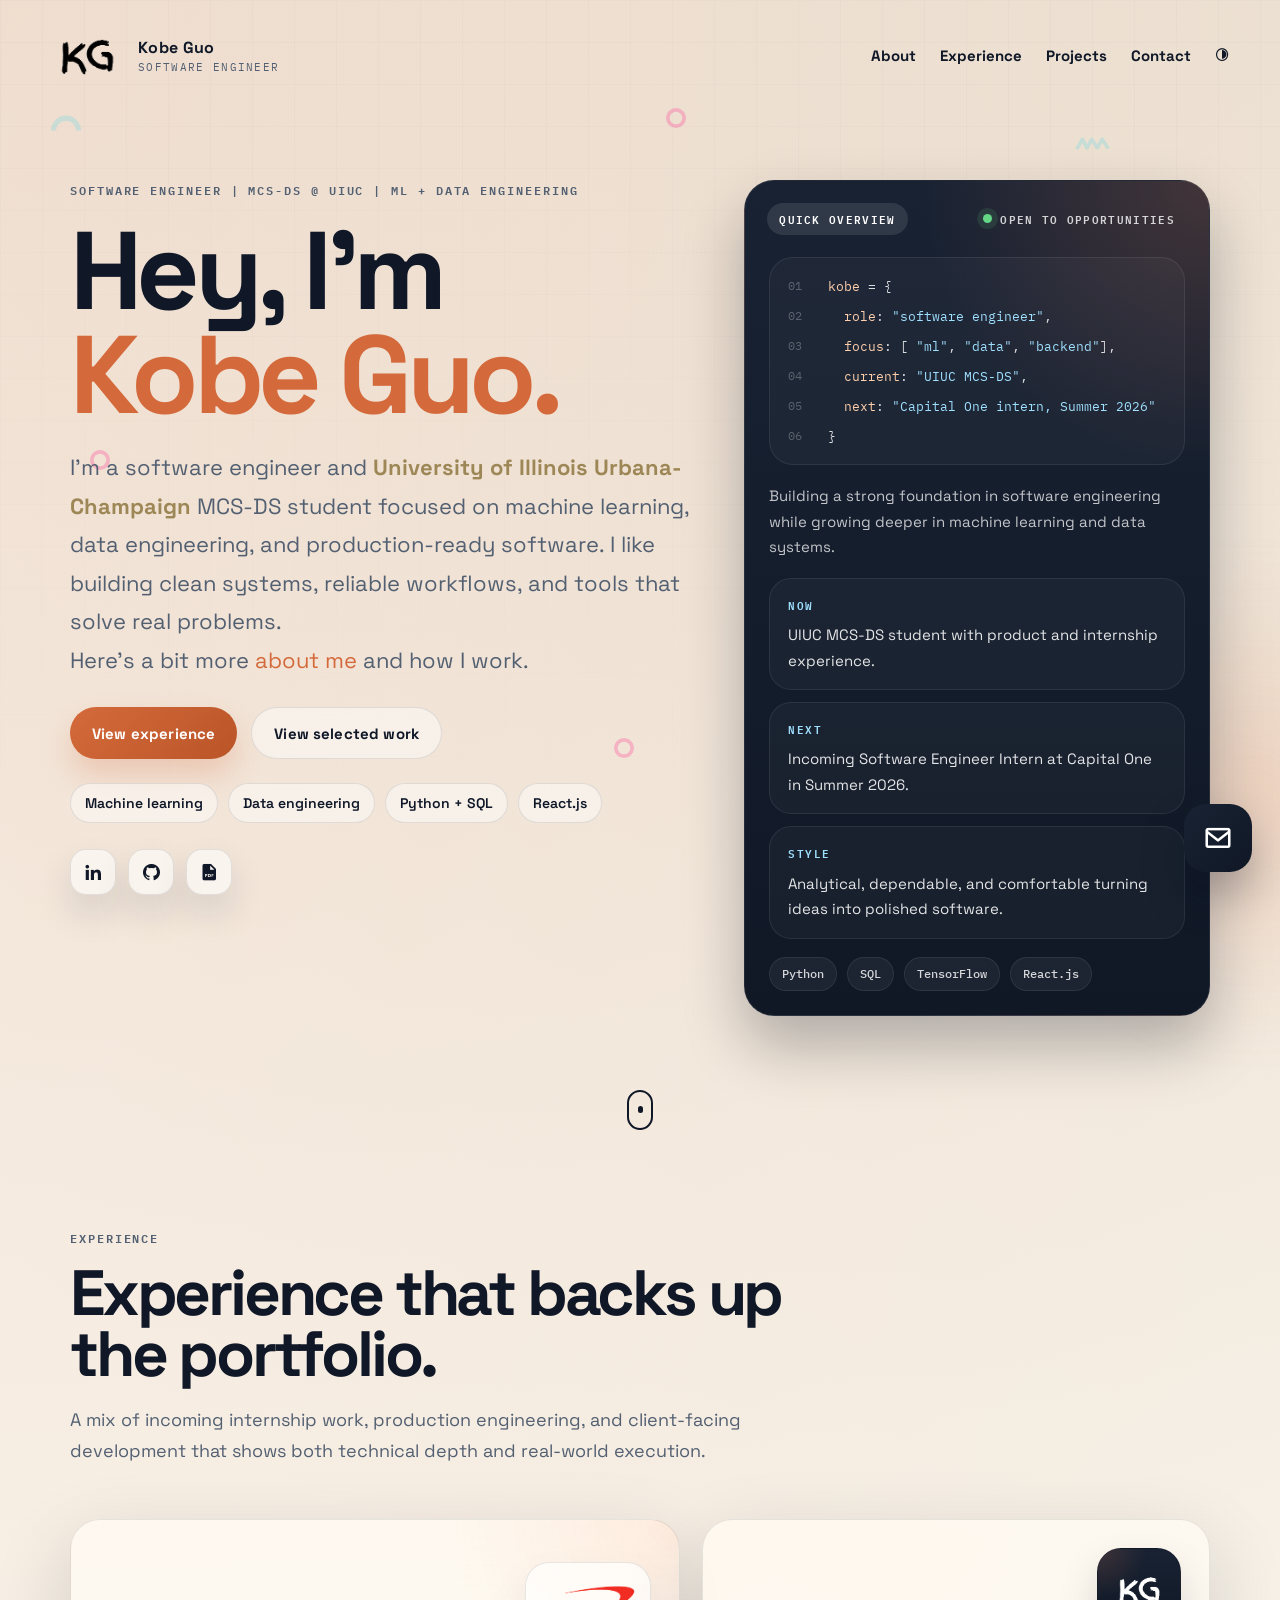
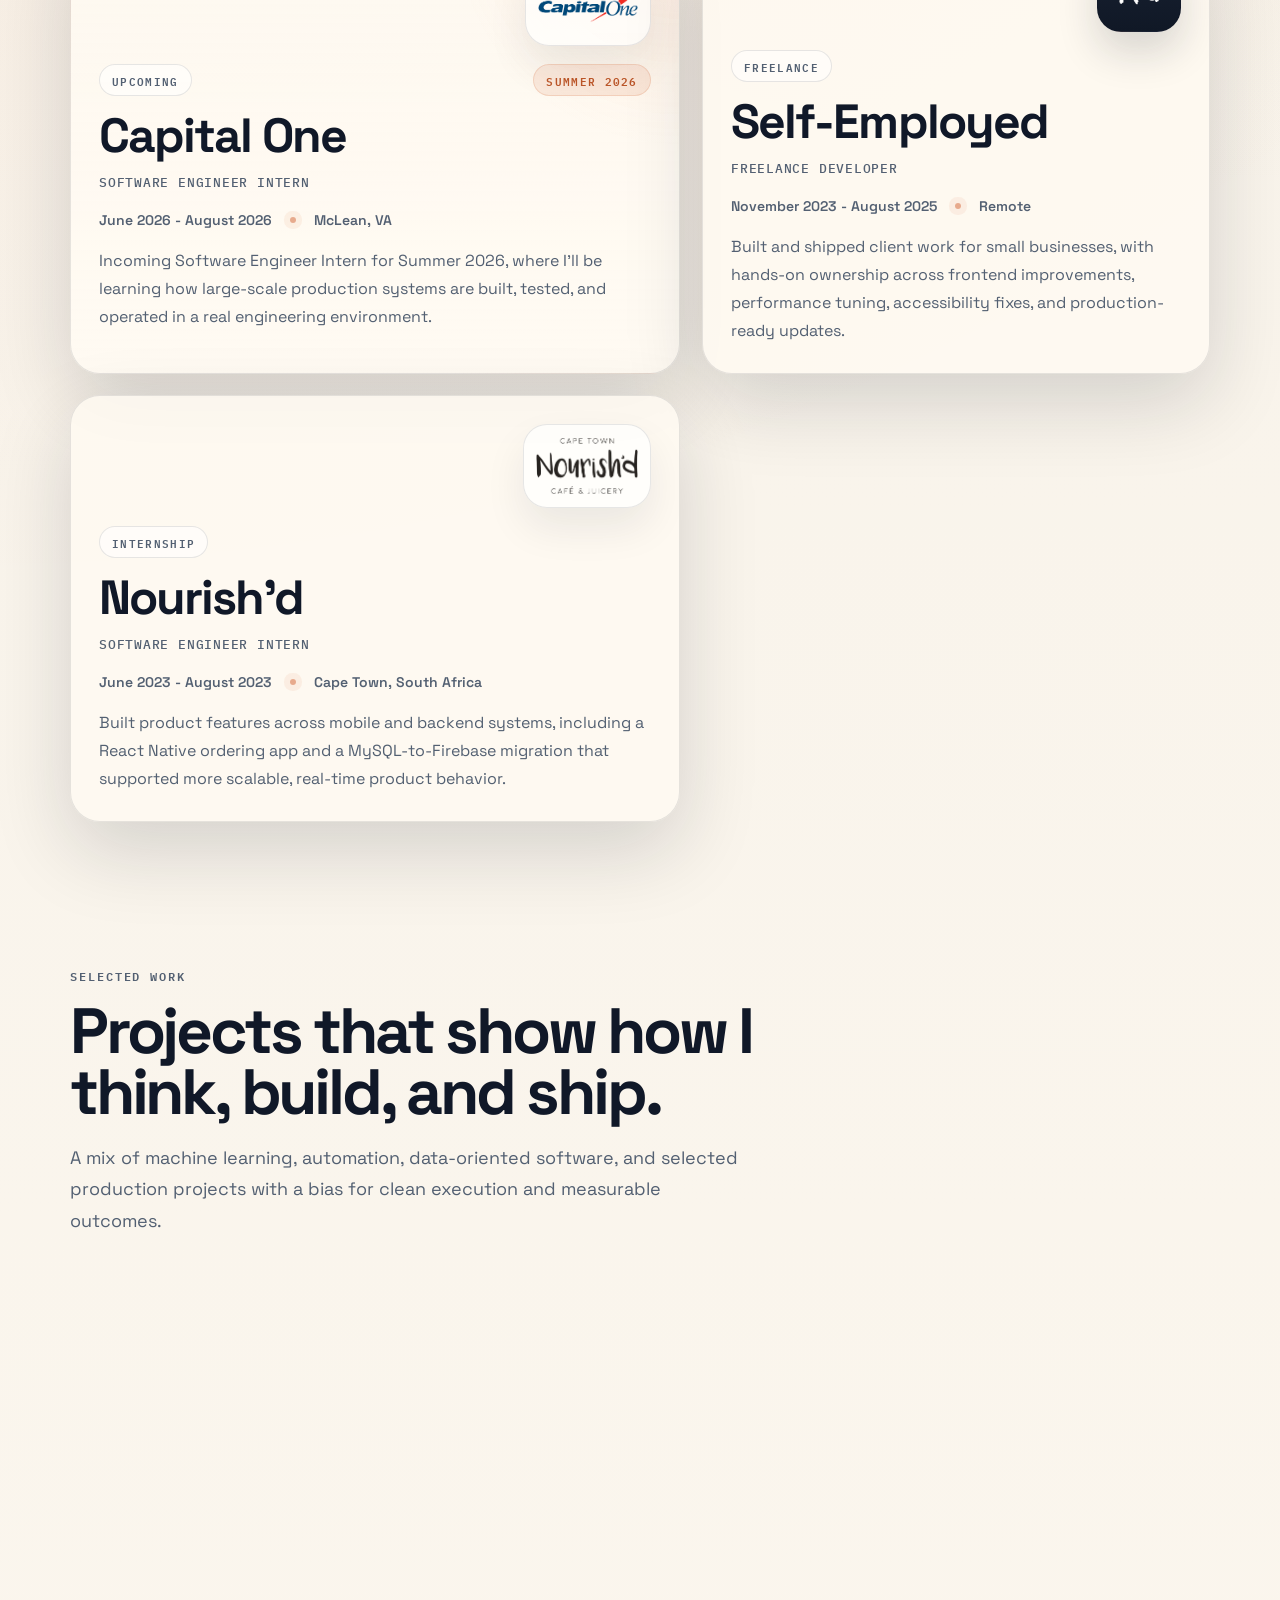
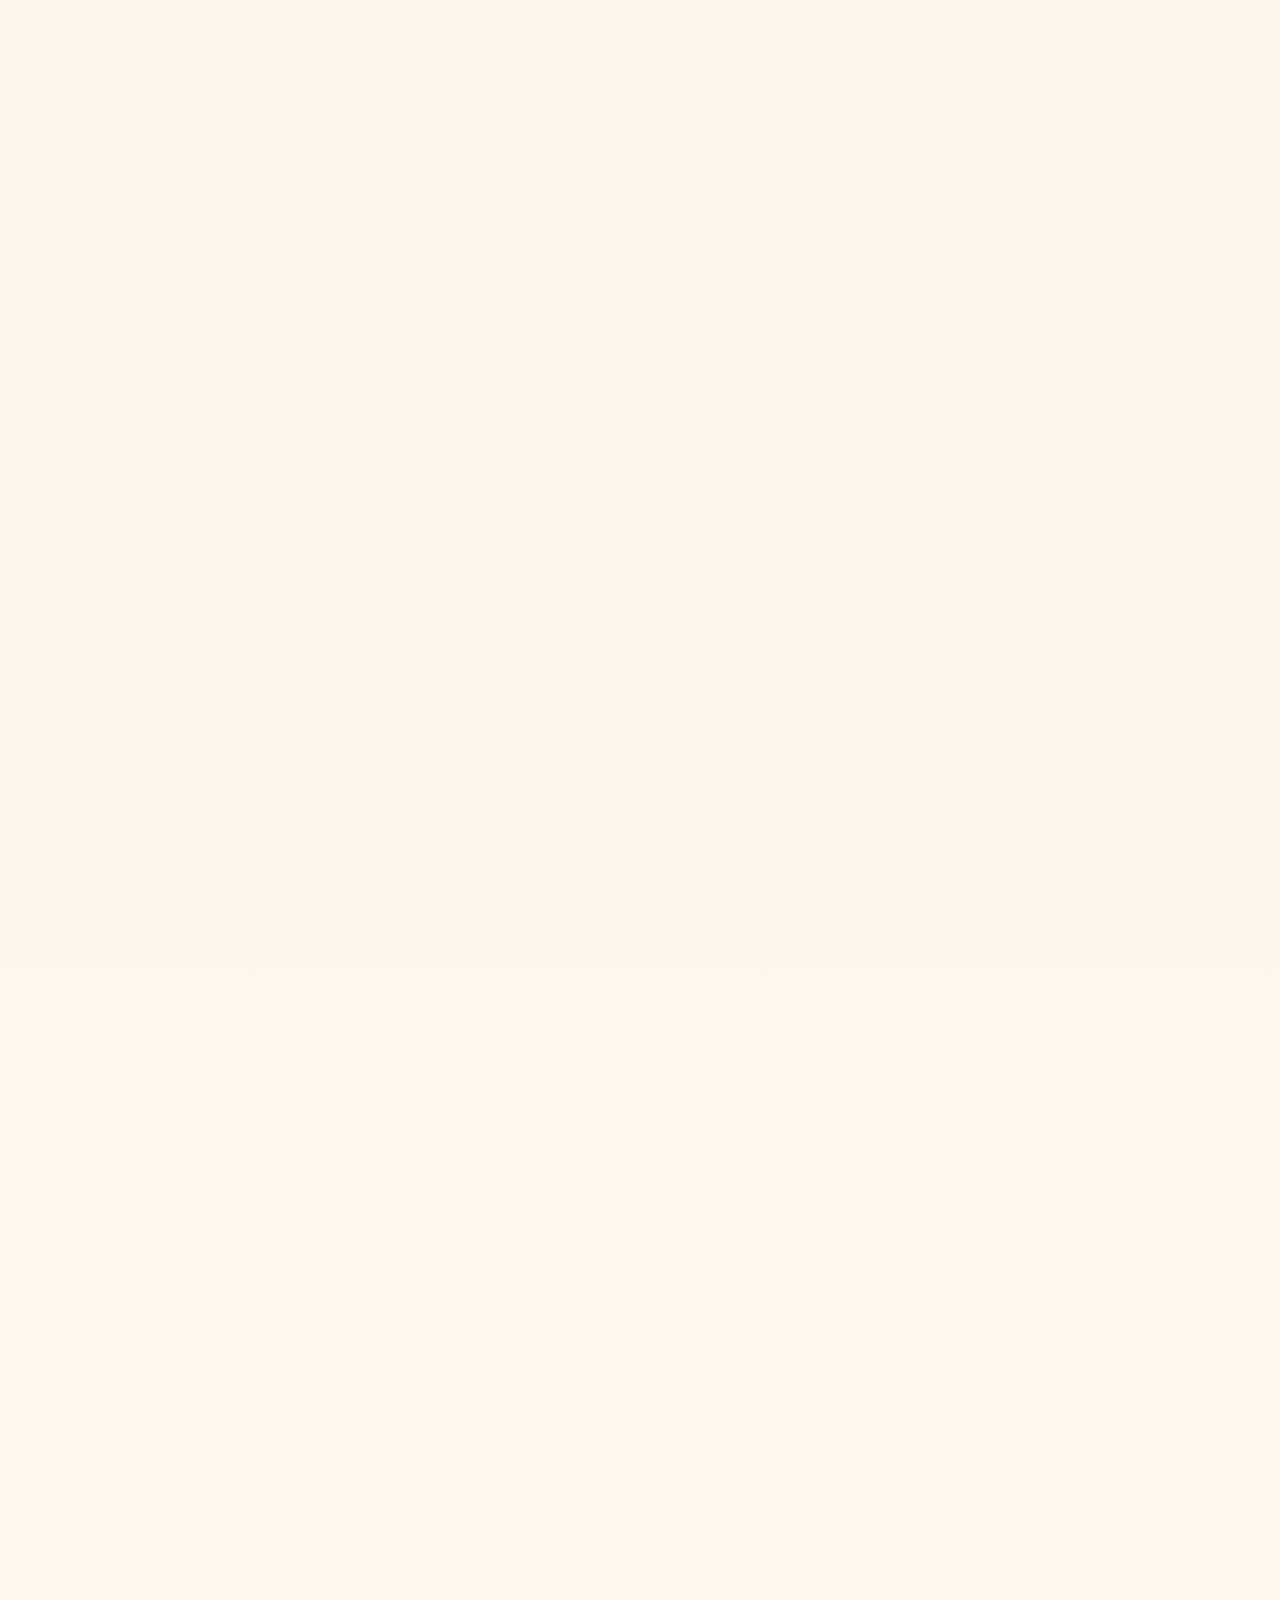
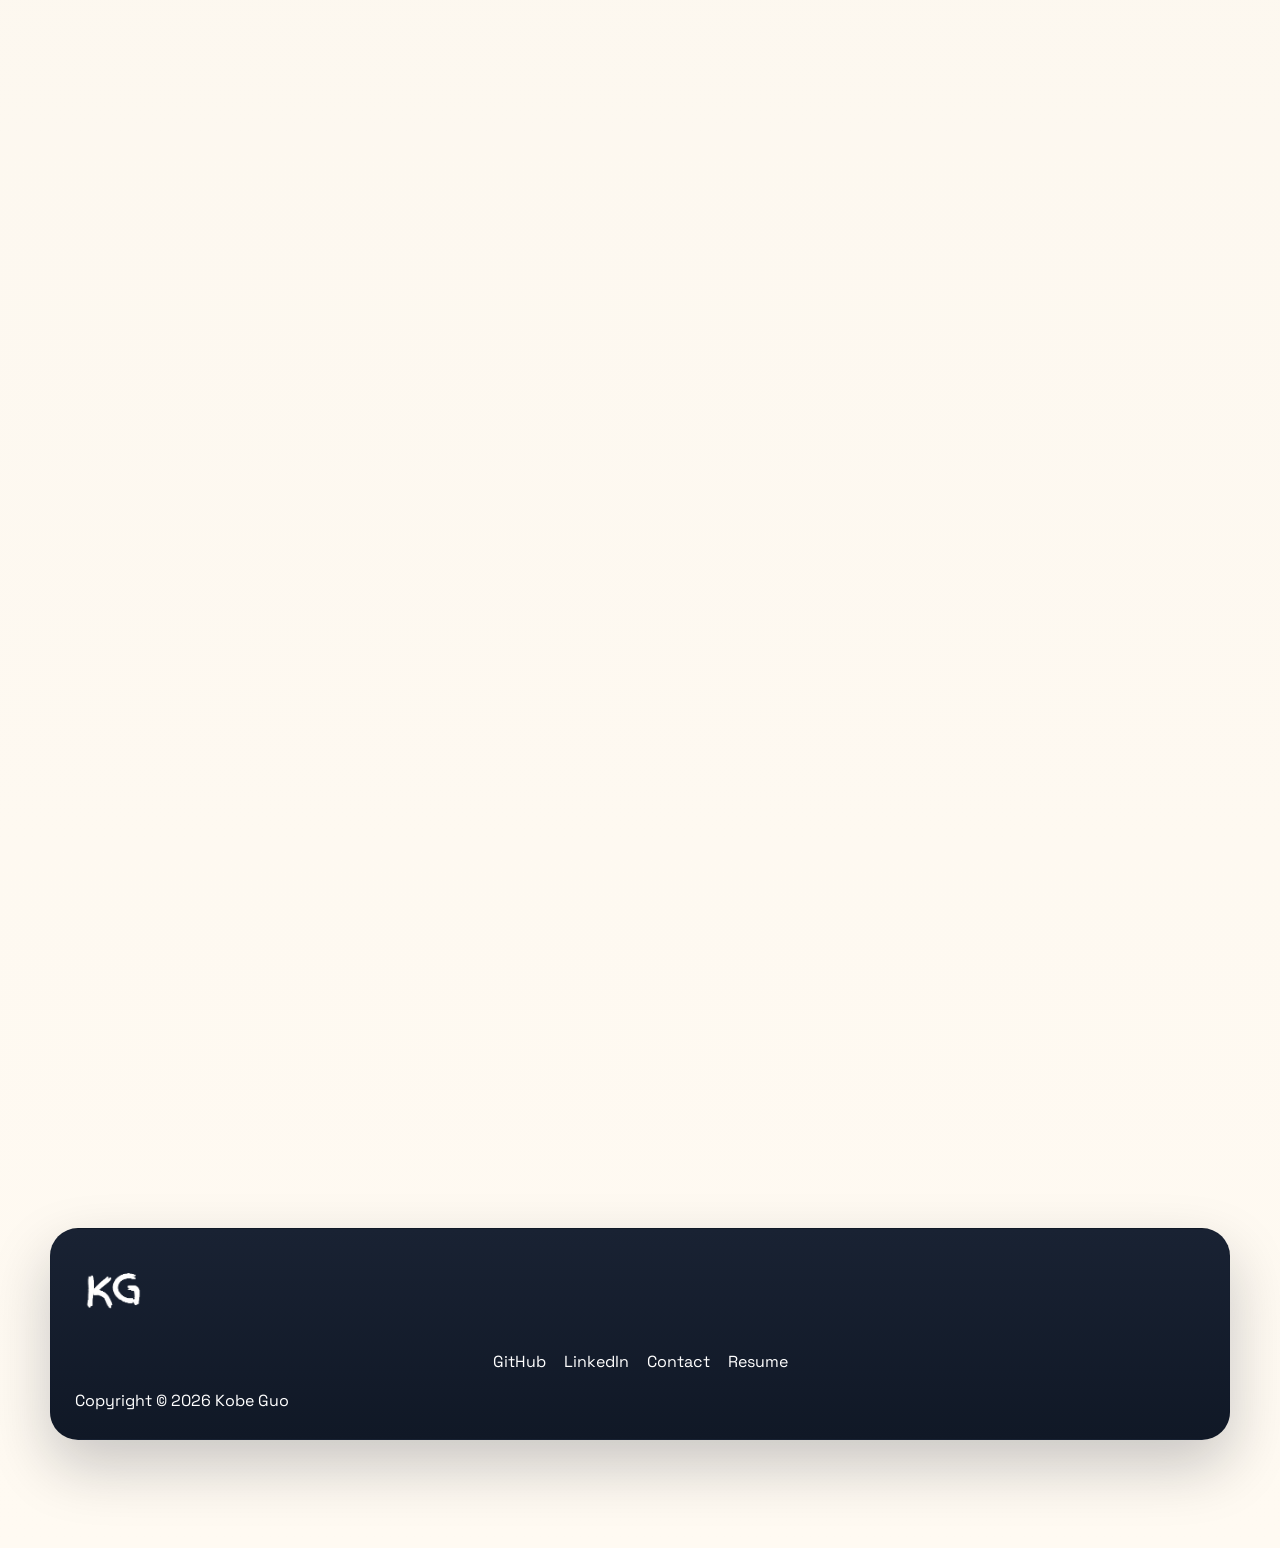
==== index.html @ 79319806 "Improve freelance logo contrast" ====
<!doctype html>
<html lang="en">
  <head>
    <meta charset="UTF-8" />
    <meta http-equiv="X-UA-Compatible" content="IE=edge" />
    <meta name="viewport" content="width=device-width, initial-scale=1.0" />
    <title>Kobe Guo | Software Engineer</title>
    <meta
      name="description"
      content="Kobe Guo is a software engineer and UIUC MCS-DS student focused on machine learning, data engineering, and building reliable data-driven systems."
    />
    <meta name="theme-color" content="#f6f1e8" />
    <meta property="og:title" content="Kobe Guo | Software Engineer" />
    <meta
      property="og:description"
      content="Portfolio of Kobe Guo featuring machine learning, data engineering, automation, and software engineering projects."
    />
    <meta property="og:type" content="website" />
    <meta property="og:url" content="https://kobeguo.com/" />
    <meta property="og:image" content="https://kobeguo.com/assets/logo.png" />
    <meta name="twitter:card" content="summary" />
    <meta name="twitter:title" content="Kobe Guo | Software Engineer" />
    <meta
      name="twitter:description"
      content="Portfolio of Kobe Guo featuring machine learning, data engineering, automation, and software engineering projects."
    />
    <link rel="canonical" href="https://kobeguo.com/" />
    <link rel="preconnect" href="https://fonts.googleapis.com" />
    <link rel="preconnect" href="https://fonts.gstatic.com" crossorigin />
    <link rel="stylesheet" href="style.css?v=20260419-2" />
    <link rel="icon" href="./assets/logo.png" type="image/png" />
    <link
      href="https://unpkg.com/boxicons@2.1.4/css/boxicons.min.css"
      rel="stylesheet"
    />
    <script defer src="index.js?v=20260419-2"></script>
  </head>

  <body>
    <main>
      <section id="landing-page">
        <nav aria-label="Primary">
          <a href="#landing-page" class="brand-mark" aria-label="Back to top">
            <img
              id="personal-logo"
              src="./assets/logo.png"
              alt="Kobe Guo logo"
              width="168"
              height="145"
              fetchpriority="high"
              decoding="async"
            />
            <span class="brand-mark__text">
              <span class="brand-mark__name">Kobe Guo</span>
              <span class="brand-mark__role">Software Engineer</span>
            </span>
          </a>
          <ul class="nav__link--list">
            <li class="nav__link">
              <button
                type="button"
                class="nav__link--anchor nav__link--button link__hover-effect link__hover-effect--black"
                onclick="toggleModal('about')"
              >
                About
              </button>
            </li>
            <li class="nav__link">
              <a
                href="#experience"
                class="nav__link--anchor link__hover-effect link__hover-effect--black"
              >
                Experience
              </a>
            </li>
            <li class="nav__link">
              <a
                href="#projects"
                class="nav__link--anchor link__hover-effect link__hover-effect--black"
              >
                Projects
              </a>
            </li>
            <li class="nav__link">
              <button
                type="button"
                class="nav__link--anchor nav__link--button link__hover-effect link__hover-effect--black"
                onclick="toggleModal('contact')"
              >
                Contact
              </button>
            </li>
            <li class="nav__link">
              <button
                id="theme-toggle"
                type="button"
                class="nav__link--anchor nav__link--button click link__hover-effect link__hover-effect--black"
                onclick="toggleContrast()"
                aria-label="Toggle dark mode"
                aria-pressed="false"
              >
                <i class="bx bx-adjust" aria-hidden="true"></i>
              </button>
            </li>
          </ul>
        </nav>

        <header class="header">
          <div class="header__content">
            <div class="header__copy">
              <p class="header__eyebrow">
                Software Engineer | MCS-DS @ UIUC | ML + Data Engineering
              </p>
              <h1 class="title">
                Hey, I&apos;m <span class="orange">Kobe Guo.</span>
              </h1>
              <p class="header__para">
                I&apos;m a software engineer and
                <b class="vandy-gold"
                  >University of Illinois Urbana-Champaign</b
                >
                MCS-DS student focused on machine learning, data engineering,
                and production-ready software. I like building clean systems,
                reliable workflows, and tools that solve real problems.
                <br />
                Here&apos;s a bit more
                <button
                  type="button"
                  class="text-button orange click"
                  onclick="toggleModal('about')"
                >
                  about me
                </button>
                and how I work.
              </p>
              <div class="header__actions">
                <a href="#experience" class="button button--primary"
                  >View experience</a
                >
                <a href="#projects" class="button button--secondary"
                  >View selected work</a
                >
              </div>
              <ul class="header__pill-list" aria-label="Core strengths">
                <li class="header__pill">Machine learning</li>
                <li class="header__pill">Data engineering</li>
                <li class="header__pill">Python + SQL</li>
                <li class="header__pill">React.js</li>
              </ul>
              <div class="social__list" aria-label="Social links">
                <a
                  href="https://www.linkedin.com/in/kobeguo/"
                  target="_blank"
                  rel="noopener noreferrer"
                  class="social__link click"
                  aria-label="View Kobe Guo on LinkedIn"
                >
                  <i class="bx bxl-linkedin" aria-hidden="true"></i>
                </a>
                <a
                  href="https://github.com/KobeGuo99"
                  target="_blank"
                  rel="noopener noreferrer"
                  class="social__link click"
                  aria-label="View Kobe Guo on GitHub"
                >
                  <i class="bx bxl-github" aria-hidden="true"></i>
                </a>
                <a
                  href="./assets/resume.pdf"
                  target="_blank"
                  rel="noopener noreferrer"
                  class="social__link click"
                  aria-label="Open Kobe Guo resume PDF"
                >
                  <i class="bx bxs-file-pdf" aria-hidden="true"></i>
                </a>
              </div>
            </div>

            <aside class="hero__spotlight" aria-label="Professional overview">
              <div class="hero__card hero__card--code">
                <div class="hero__card-top">
                  <span class="hero__card-chip">Quick overview</span>
                  <span class="hero__card-status">
                    <span class="hero__card-status-dot"></span>
                    Open to opportunities
                  </span>
                </div>
                <div class="hero__summary">
                  <div
                    class="hero__summary-snippet"
                    aria-label="Quick code overview"
                  >
                    <span class="hero__summary-line">
                      <span class="hero__summary-line-number" aria-hidden="true"
                        >01</span
                      >
                      <span class="hero__summary-line-text"
                        ><span class="hero__summary-key">kobe</span> =
                        &#123;</span
                      >
                    </span>
                    <span class="hero__summary-line">
                      <span class="hero__summary-line-number" aria-hidden="true"
                        >02</span
                      >
                      <span class="hero__summary-line-text"
                        >&nbsp;&nbsp;<span class="hero__summary-key">role</span
                        >:
                        <span class="hero__summary-value"
                          >&quot;software engineer&quot;</span
                        >,</span
                      >
                    </span>
                    <span class="hero__summary-line">
                      <span class="hero__summary-line-number" aria-hidden="true"
                        >03</span
                      >
                      <span class="hero__summary-line-text"
                        >&nbsp;&nbsp;<span class="hero__summary-key">focus</span
                        >: [
                        <span class="hero__summary-value">&quot;ml&quot;</span>,
                        <span class="hero__summary-value">&quot;data&quot;</span
                        >,
                        <span class="hero__summary-value"
                          >&quot;backend&quot;</span
                        >],</span
                      >
                    </span>
                    <span class="hero__summary-line">
                      <span class="hero__summary-line-number" aria-hidden="true"
                        >04</span
                      >
                      <span class="hero__summary-line-text"
                        >&nbsp;&nbsp;<span class="hero__summary-key"
                          >current</span
                        >:
                        <span class="hero__summary-value"
                          >&quot;UIUC MCS-DS&quot;</span
                        >,</span
                      >
                    </span>
                    <span class="hero__summary-line">
                      <span class="hero__summary-line-number" aria-hidden="true"
                        >05</span
                      >
                      <span class="hero__summary-line-text"
                        >&nbsp;&nbsp;<span class="hero__summary-key">next</span
                        >:
                        <span class="hero__summary-value"
                          >&quot;Capital One intern, Summer 2026&quot;</span
                        ></span
                      >
                    </span>
                    <span class="hero__summary-line">
                      <span class="hero__summary-line-number" aria-hidden="true"
                        >06</span
                      >
                      <span class="hero__summary-line-text">&#125;</span>
                    </span>
                  </div>
                  <p class="hero__summary-copy">
                    Building a strong foundation in software engineering while
                    growing deeper in machine learning and data systems.
                  </p>
                  <div
                    class="hero__summary-grid"
                    aria-label="Professional summary"
                  >
                    <div class="hero__summary-item">
                      <p class="hero__summary-label">Now</p>
                      <p class="hero__summary-text">
                        UIUC MCS-DS student with product and internship
                        experience.
                      </p>
                    </div>
                    <div class="hero__summary-item">
                      <p class="hero__summary-label">Next</p>
                      <p class="hero__summary-text">
                        Incoming Software Engineer Intern at Capital One in
                        Summer 2026.
                      </p>
                    </div>
                    <div class="hero__summary-item">
                      <p class="hero__summary-label">Style</p>
                      <p class="hero__summary-text">
                        Analytical, dependable, and comfortable turning ideas
                        into polished software.
                      </p>
                    </div>
                  </div>
                  <div
                    class="hero__summary-pills"
                    aria-label="Technical toolkit"
                  >
                    <span class="hero__summary-pill">Python</span>
                    <span class="hero__summary-pill">SQL</span>
                    <span class="hero__summary-pill">TensorFlow</span>
                    <span class="hero__summary-pill">React.js</span>
                  </div>
                </div>
              </div>
            </aside>
          </div>
        </header>

        <button
          type="button"
          class="mail__btn click"
          onclick="toggleModal('contact')"
          aria-label="Open contact form"
        >
          <i class="bx bx-envelope" aria-hidden="true"></i>
        </button>

        <a href="#experience" class="scroll" aria-label="Scroll to experience">
          <div class="scroll__icon click" aria-hidden="true"></div>
        </a>

        <div
          class="modal__backdrop"
          onclick="toggleModal()"
          aria-hidden="true"
        ></div>

        <div
          class="modal"
          id="site-modal"
          role="dialog"
          aria-modal="true"
          aria-hidden="true"
          aria-labelledby="modal-title"
          aria-describedby="modal-description"
          tabindex="-1"
        >
          <div class="modal__half modal__about">
            <h2 class="modal__title modal__title--about" id="modal-title">
              Here&apos;s a bit about me.
            </h2>
            <h3 class="modal__sub-title modal__sub-title--about">
              Graduate student at the University of Illinois Urbana-Champaign.
            </h3>
            <p class="modal__para" id="modal-description">
              I&apos;m a software engineer pursuing a Master of Computer Science
              in Data Science with a growing focus on machine learning, data
              engineering, and data-intensive software systems. My strongest
              tools are <b class="orange">Python</b>, <b class="orange">SQL</b>,
              <b class="orange">TensorFlow</b>,
              <b class="orange">JavaScript</b>, <b class="orange">React.js</b>,
              and <b class="orange">MySQL</b>.
            </p>
            <div class="modal__languages" aria-label="Technical skills">
              <figure class="modal__language">
                <img
                  class="modal__language--img"
                  src="./assets/skill-python.svg"
                  alt="Python logo"
                  loading="lazy"
                />
                <span class="language__name">Python</span>
              </figure>
              <figure class="modal__language">
                <img
                  class="modal__language--img"
                  src="./assets/skill-tensorflow.svg"
                  alt="TensorFlow logo"
                  loading="lazy"
                />
                <span class="language__name">TensorFlow</span>
              </figure>
              <figure class="modal__language">
                <img
                  class="modal__language--img"
                  src="./assets/skill-sql.svg"
                  alt="SQL database icon"
                  loading="lazy"
                />
                <span class="language__name">SQL</span>
              </figure>
              <figure class="modal__language">
                <img
                  class="modal__language--img"
                  src="./assets/skill-react.svg"
                  alt="React logo"
                  loading="lazy"
                />
                <span class="language__name">React.js</span>
              </figure>
              <figure class="modal__language">
                <img
                  class="modal__language--img"
                  src="./assets/skill-javascript.svg"
                  alt="JavaScript logo"
                  loading="lazy"
                />
                <span class="language__name">JavaScript</span>
              </figure>
              <figure class="modal__language">
                <img
                  class="modal__language--img"
                  src="./assets/skill-mysql.svg"
                  alt="MySQL logo"
                  loading="lazy"
                />
                <span class="language__name">MySQL</span>
              </figure>
            </div>
          </div>

          <div class="modal__half modal__contact">
            <button
              type="button"
              class="modal__exit click"
              onclick="toggleModal()"
              aria-label="Close dialog"
            >
              <i class="bx bx-x" aria-hidden="true"></i>
            </button>
            <h2 class="modal__title modal__title--contact">
              Let&apos;s have a chat.
            </h2>
            <p class="modal__sub-title modal__sub-title--contact">
              I&apos;m currently open to software engineering, machine learning,
              and data-focused opportunities.
            </p>
            <p class="contact__direct">
              Prefer email?
              <a class="contact__direct-link" href="mailto:kobe.h.guo@gmail.com"
                >kobe.h.guo@gmail.com</a
              >
            </p>
            <form id="contact__form" onsubmit="contact(event)">
              <div class="form__item">
                <label class="form__item--label" for="contact-name">Name</label>
                <input
                  class="input"
                  id="contact-name"
                  name="user_name"
                  type="text"
                  autocomplete="name"
                  required
                />
              </div>
              <div class="form__item">
                <label class="form__item--label" for="contact-email"
                  >Email</label
                >
                <input
                  class="input"
                  id="contact-email"
                  name="user_email"
                  type="email"
                  autocomplete="email"
                  required
                />
              </div>
              <div class="form__item">
                <label class="form__item--label" for="contact-message"
                  >Message</label
                >
                <textarea
                  class="input"
                  id="contact-message"
                  name="message"
                  required
                ></textarea>
              </div>
              <button id="contact__submit" class="form__submit" type="submit">
                Send it my way
              </button>
              <p
                class="contact__status"
                id="contact__status"
                aria-live="polite"
              ></p>
            </form>
            <div
              class="modal__overlay modal__overlay--loading"
              aria-hidden="true"
            >
              <i class="bx bx-loader-circle" aria-hidden="true"></i>
            </div>
            <div
              class="modal__overlay modal__overlay--success"
              aria-hidden="true"
            >
              Thanks for the message! Looking forward to speaking with you soon.
            </div>
          </div>
        </div>

        <img
          src="./assets/semi circle.svg"
          class="shape shape--0"
          alt=""
          aria-hidden="true"
        />
        <img
          src="./assets/circle.svg"
          class="shape shape--1"
          alt=""
          aria-hidden="true"
        />
        <img
          src="./assets/squiggly.svg"
          class="shape shape--2"
          alt=""
          aria-hidden="true"
        />
        <img
          src="./assets/circle.svg"
          class="shape shape--3"
          alt=""
          aria-hidden="true"
        />
        <img
          src="./assets/triangle.svg"
          class="shape shape--4"
          alt=""
          aria-hidden="true"
        />
        <img
          src="./assets/circle.svg"
          class="shape shape--5"
          alt=""
          aria-hidden="true"
        />
        <img
          src="./assets/squiggly.svg"
          class="shape shape--6"
          alt=""
          aria-hidden="true"
        />
        <img
          src="./assets/circle.svg"
          class="shape shape--7"
          alt=""
          aria-hidden="true"
        />
        <img
          src="./assets/semi circle.svg"
          class="shape shape--8"
          alt=""
          aria-hidden="true"
        />
      </section>

      <section id="experience" aria-labelledby="experience-title">
        <div class="container">
          <div class="row">
            <div class="section__copy">
              <p class="section__eyebrow">Experience</p>
              <h2 class="section__title" id="experience-title">
                Experience that backs up the portfolio.
              </h2>
              <p class="section__lead">
                A mix of incoming internship work, production engineering, and
                client-facing development that shows both technical depth and
                real-world execution.
              </p>
            </div>

            <div class="experience__grid">
              <article class="experience__card experience__card--featured">
                <div class="experience__brand">
                  <div class="experience__logo-wrap">
                    <img
                      src="./assets/Capital-One-Logo.png"
                      alt="Capital One logo"
                      class="experience__logo"
                    />
                  </div>
                </div>
                <div class="experience__card-top">
                  <span class="experience__eyebrow">Upcoming</span>
                  <span class="experience__badge">Summer 2026</span>
                </div>
                <h3 class="experience__title">Capital One</h3>
                <p class="experience__role">Software Engineer Intern</p>
                <div class="experience__meta">
                  <span>June 2026 - August 2026</span>
                  <span class="experience__separator" aria-hidden="true"></span>
                  <span>McLean, VA</span>
                </div>
                <p class="experience__description">
                  Incoming Software Engineer Intern for Summer 2026, where
                  I&apos;ll be learning how large-scale production systems are
                  built, tested, and operated in a real engineering environment.
                </p>
              </article>

              <article class="experience__card">
                <div class="experience__brand">
                  <div
                    class="experience__logo-wrap experience__logo-wrap--brand"
                  >
                    <img
                      src="./assets/logo.png"
                      alt="Kobe Guo logo"
                      class="experience__logo"
                    />
                  </div>
                </div>
                <div class="experience__card-top">
                  <span class="experience__eyebrow">Freelance</span>
                </div>
                <h3 class="experience__title">Self-Employed</h3>
                <p class="experience__role">Freelance Developer</p>
                <div class="experience__meta">
                  <span>November 2023 - August 2025</span>
                  <span class="experience__separator" aria-hidden="true"></span>
                  <span>Remote</span>
                </div>
                <p class="experience__description">
                  Built and shipped client work for small businesses, with
                  hands-on ownership across frontend improvements, performance
                  tuning, accessibility fixes, and production-ready updates.
                </p>
              </article>

              <article class="experience__card">
                <div class="experience__brand">
                  <div class="experience__logo-wrap">
                    <img
                      src="./assets/nourishd_logo.png"
                      alt="Nourish'd logo"
                      class="experience__logo"
                    />
                  </div>
                </div>
                <div class="experience__card-top">
                  <span class="experience__eyebrow">Internship</span>
                </div>
                <h3 class="experience__title">Nourish&apos;d</h3>
                <p class="experience__role">Software Engineer Intern</p>
                <div class="experience__meta">
                  <span>June 2023 - August 2023</span>
                  <span class="experience__separator" aria-hidden="true"></span>
                  <span>Cape Town, South Africa</span>
                </div>
                <p class="experience__description">
                  Built product features across mobile and backend systems,
                  including a React Native ordering app and a MySQL-to-Firebase
                  migration that supported more scalable, real-time product
                  behavior.
                </p>
              </article>
            </div>
          </div>
        </div>
      </section>

      <section id="projects" aria-labelledby="projects-title">
        <div class="container">
          <div class="row">
            <div class="section__copy">
              <p class="section__eyebrow">Selected Work</p>
              <h2 class="section__title" id="projects-title">
                Projects that show how I think, build, and ship.
              </h2>
              <p class="section__lead">
                A mix of machine learning, automation, data-oriented software,
                and selected production projects with a bias for clean execution
                and measurable outcomes.
              </p>
            </div>
            <ul class="project__list">
              <li class="project">
                <div class="project__wrapper" tabindex="0">
                  <img
                    src="./assets/uls23pic.jpg"
                    class="project__img"
                    alt="Preview of the Universal Lesion Segmentation Challenge 2023 project"
                    width="1600"
                    height="1181"
                    decoding="async"
                    loading="lazy"
                  />
                  <div class="project__wrapper--bg"></div>
                  <div class="project__description">
                    <div class="project__meta">
                      <span class="project__number">01</span>
                      <span class="project__impact"
                        >Machine learning project</span
                      >
                    </div>
                    <h3 class="project__description--title">
                      Universal Lesion Segmentation Challenge 2023
                    </h3>
                    <p class="project__description--sub-title">
                      Python, TensorFlow, Keras
                    </p>
                    <p class="project__description--para">
                      As part of my senior project, I collaborated with a
                      multidisciplinary team to develop and evaluate machine
                      learning models for medical image segmentation. Working
                      with hospital bone datasets, we fine-tuned advanced models
                      and achieved a Dice score of 0.87.
                    </p>
                    <div class="project__description--links">
                      <a
                        href="https://github.com/KWFredShi/ULS2023NGKD"
                        target="_blank"
                        rel="noopener noreferrer"
                        class="project__description--link"
                        aria-label="View Universal Lesion Segmentation Challenge 2023 source code on GitHub"
                      >
                        Code
                        <i class="bx bxl-github" aria-hidden="true"></i>
                      </a>
                      <a
                        href="https://drive.google.com/file/d/1BvOKUAubBquhk-vgts6W2vDbpyU9CCaT/view?usp=sharing"
                        target="_blank"
                        rel="noopener noreferrer"
                        class="project__description--link"
                        aria-label="View Universal Lesion Segmentation Challenge 2023 project presentation"
                      >
                        Presentation
                        <i class="bx bx-link-external" aria-hidden="true"></i>
                      </a>
                    </div>
                  </div>
                </div>
              </li>
              <li class="project">
                <div class="project__wrapper" tabindex="0">
                  <img
                    src="./assets/twitter-clone.png"
                    class="project__img"
                    alt="Preview of the Twitter Clone project"
                    width="1294"
                    height="745"
                    decoding="async"
                    loading="lazy"
                  />
                  <div class="project__wrapper--bg"></div>
                  <div class="project__description">
                    <div class="project__meta">
                      <span class="project__number">02</span>
                      <span class="project__impact"
                        >Full-stack application</span
                      >
                    </div>
                    <h3 class="project__description--title">Twitter Clone</h3>
                    <p class="project__description--sub-title">
                      Next.js, React, JavaScript, Firebase, Redux, Tailwind CSS
                    </p>
                    <p class="project__description--para">
                      Built a real-time social media app with Next.js and React,
                      backed by Firebase for authentication and live updates.
                      Redux and Tailwind CSS helped keep the interface
                      responsive, consistent, and easy to extend.
                    </p>
                    <div class="project__description--links">
                      <a
                        href="https://github.com/KobeGuo99/Twitter-Clone"
                        target="_blank"
                        rel="noopener noreferrer"
                        class="project__description--link"
                        aria-label="View Twitter Clone source code on GitHub"
                      >
                        Code
                        <i class="bx bxl-github" aria-hidden="true"></i>
                      </a>
                      <a
                        href="https://twitter-clone-8w1z.vercel.app/"
                        target="_blank"
                        rel="noopener noreferrer"
                        class="project__description--link"
                        aria-label="Open the live Twitter Clone demo"
                      >
                        Live demo
                        <i class="bx bx-link-external" aria-hidden="true"></i>
                      </a>
                    </div>
                  </div>
                </div>
              </li>
              <li class="project">
                <div class="project__wrapper" tabindex="0">
                  <img
                    src="./assets/Feralands.jpg"
                    class="project__img"
                    alt="Preview of the Feralands 2D Action RPG project"
                    width="2110"
                    height="1184"
                    decoding="async"
                    loading="lazy"
                  />
                  <div class="project__wrapper--bg"></div>
                  <div class="project__description">
                    <div class="project__meta">
                      <span class="project__number">03</span>
                      <span class="project__impact"
                        >Custom gameplay systems</span
                      >
                    </div>
                    <h3 class="project__description--title">
                      Feralands 2D Action RPG
                    </h3>
                    <p class="project__description--sub-title">
                      GameMaker Studio, GML
                    </p>
                    <p class="project__description--para">
                      Designed and built a 2D action RPG with custom movement,
                      combat, inventory, and game-state systems. The project
                      focused on combining gameplay feel with maintainable game
                      logic and iterative polish.
                    </p>
                    <div class="project__description--links">
                      <a
                        href="https://github.com/KobeGuo99/Feralands"
                        target="_blank"
                        rel="noopener noreferrer"
                        class="project__description--link"
                        aria-label="View Feralands source code on GitHub"
                      >
                        Code
                        <i class="bx bxl-github" aria-hidden="true"></i>
                      </a>
                      <a
                        href="https://gx.games/games/3i7r05/feralands-2d-rpg/tracks/7aa32faa-b0e0-4705-a0a2-c40b3570eff1/"
                        target="_blank"
                        rel="noopener noreferrer"
                        class="project__description--link"
                        aria-label="Play the Feralands project demo"
                      >
                        Play demo
                        <i class="bx bx-link-external" aria-hidden="true"></i>
                      </a>
                    </div>
                  </div>
                </div>
              </li>
              <li class="project">
                <div class="project__wrapper" tabindex="0">
                  <img
                    src="./assets/tiktok.jpg"
                    class="project__img"
                    alt="Preview of the TikTok Video Scraper project"
                    width="970"
                    height="545"
                    decoding="async"
                    loading="lazy"
                  />
                  <div class="project__wrapper--bg"></div>
                  <div class="project__description">
                    <div class="project__meta">
                      <span class="project__number">04</span>
                      <span class="project__impact">Automation + scraping</span>
                    </div>
                    <h3 class="project__description--title">
                      TikTok Video Scraper
                    </h3>
                    <p class="project__description--sub-title">
                      Python, BeautifulSoup, Selenium
                    </p>
                    <p class="project__description--para">
                      Developed a scraper that navigates TikTok pages, parses
                      relevant HTML, and collects video links for download
                      workflows. The project sharpened my skills in browser
                      automation and resilient scraping.
                    </p>
                    <div class="project__description--links">
                      <a
                        href="https://github.com/KobeGuo99/TikTok-Video-Scraper"
                        target="_blank"
                        rel="noopener noreferrer"
                        class="project__description--link"
                        aria-label="View TikTok Video Scraper source code on GitHub"
                      >
                        Code
                        <i class="bx bxl-github" aria-hidden="true"></i>
                      </a>
                      <a
                        href="https://youtu.be/xckrKUyUvYI"
                        target="_blank"
                        rel="noopener noreferrer"
                        class="project__description--link"
                        aria-label="Watch the TikTok Video Scraper demo"
                      >
                        Watch demo
                        <i class="bx bx-link-external" aria-hidden="true"></i>
                      </a>
                    </div>
                  </div>
                </div>
              </li>
              <li class="project">
                <div class="project__wrapper" tabindex="0">
                  <img
                    src="./assets/touchdownwings.jpg"
                    class="project__img"
                    alt="Preview of the Touchdown Wings website"
                    width="1330"
                    height="954"
                    decoding="async"
                    loading="lazy"
                  />
                  <div class="project__wrapper--bg"></div>
                  <div class="project__description">
                    <div class="project__meta">
                      <span class="project__number">05</span>
                      <span class="project__impact"
                        >Client-facing delivery</span
                      >
                    </div>
                    <h3 class="project__description--title">
                      Touchdown Wings Website
                    </h3>
                    <p class="project__description--sub-title">
                      React, JavaScript, Bootstrap
                    </p>
                    <p class="project__description--para">
                      Built a restaurant website focused on clarity,
                      responsiveness, and real business impact. The site
                      attracts more than 1,000 monthly visitors and supports a
                      smoother browsing experience for customers.
                    </p>
                    <div class="project__description--links">
                      <a
                        href="https://github.com/KobeGuo99/TouchdownWings"
                        target="_blank"
                        rel="noopener noreferrer"
                        class="project__description--link"
                        aria-label="View Touchdown Wings website source code on GitHub"
                      >
                        Code
                        <i class="bx bxl-github" aria-hidden="true"></i>
                      </a>
                      <a
                        href="https://touchdownwingstullahoma.com/"
                        target="_blank"
                        rel="noopener noreferrer"
                        class="project__description--link"
                        aria-label="Open the live Touchdown Wings website"
                      >
                        Live site
                        <i class="bx bx-link-external" aria-hidden="true"></i>
                      </a>
                    </div>
                  </div>
                </div>
              </li>
              <li class="project">
                <div class="project__wrapper" tabindex="0">
                  <img
                    src="./assets/soup.png"
                    class="project__img"
                    alt="Preview of the Web Scraper project"
                    width="1553"
                    height="778"
                    decoding="async"
                    loading="lazy"
                  />
                  <div class="project__wrapper--bg"></div>
                  <div class="project__description">
                    <div class="project__meta">
                      <span class="project__number">06</span>
                      <span class="project__impact">Practical automation</span>
                    </div>
                    <h3 class="project__description--title">Web Scraper</h3>
                    <p class="project__description--sub-title">
                      Python, BeautifulSoup
                    </p>
                    <p class="project__description--para">
                      Built a Python scraper that pulls job data from TimesJobs
                      and formats listings into a cleaner, easier-to-read
                      output. It focused on HTML parsing fundamentals and
                      practical automation.
                    </p>
                    <div class="project__description--links">
                      <a
                        href="https://github.com/KobeGuo99/Web-Scraper"
                        target="_blank"
                        rel="noopener noreferrer"
                        class="project__description--link"
                        aria-label="View Web Scraper source code on GitHub"
                      >
                        Code
                        <i class="bx bxl-github" aria-hidden="true"></i>
                      </a>
                    </div>
                  </div>
                </div>
              </li>
              <li class="project">
                <div class="project__wrapper" tabindex="0">
                  <img
                    src="./assets/eportfolioss.jpg"
                    class="project__img"
                    alt="Preview of this ePortfolio site"
                    width="1600"
                    height="888"
                    decoding="async"
                    loading="lazy"
                  />
                  <div class="project__wrapper--bg"></div>
                  <div class="project__description">
                    <div class="project__meta">
                      <span class="project__number">07</span>
                      <span class="project__impact"
                        >Personal systems design</span
                      >
                    </div>
                    <h3 class="project__description--title">E-Portfolio</h3>
                    <p class="project__description--sub-title">
                      HTML, CSS, JavaScript
                    </p>
                    <p class="project__description--para">
                      Designed, developed, and hosted my own portfolio to
                      present projects, experience, and contact information in a
                      clear, responsive format across desktop and mobile
                      devices.
                    </p>
                    <div class="project__description--links">
                      <a
                        href="https://github.com/KobeGuo99/ePortfolio"
                        target="_blank"
                        rel="noopener noreferrer"
                        class="project__description--link"
                        aria-label="View ePortfolio source code on GitHub"
                      >
                        Code
                        <i class="bx bxl-github" aria-hidden="true"></i>
                      </a>
                      <a
                        href="https://kobeguo.com"
                        target="_blank"
                        rel="noopener noreferrer"
                        class="project__description--link"
                        aria-label="Open the live ePortfolio website"
                      >
                        Live site
                        <i class="bx bx-link-external" aria-hidden="true"></i>
                      </a>
                    </div>
                  </div>
                </div>
              </li>
            </ul>
          </div>
        </div>
      </section>
    </main>

    <footer>
      <div class="container">
        <div class="row footer__row">
          <a
            href="#landing-page"
            class="footer__anchor"
            aria-label="Back to top"
            onclick="scrollToTop(event)"
          >
            <figure class="footer__logo">
              <img
                src="./assets/logo.png"
                class="footer__logo--img"
                alt="Kobe Guo logo"
                width="168"
                height="145"
              />
            </figure>
            <span class="footer__logo--popper">
              Top
              <i class="bx bx-up-arrow-alt" aria-hidden="true"></i>
            </span>
          </a>
          <div class="footer__social--list">
            <a
              href="https://github.com/KobeGuo99"
              target="_blank"
              rel="noopener noreferrer"
              class="footer__social--link link__hover-effect link__hover-effect--white"
            >
              GitHub
            </a>
            <a
              href="https://www.linkedin.com/in/kobeguo/"
              target="_blank"
              rel="noopener noreferrer"
              class="footer__social--link link__hover-effect link__hover-effect--white"
            >
              LinkedIn
            </a>
            <button
              type="button"
              class="footer__social--link footer__social--button link__hover-effect link__hover-effect--white"
              onclick="toggleModal('contact')"
            >
              Contact
            </button>
            <a
              href="./assets/resume.pdf"
              target="_blank"
              rel="noopener noreferrer"
              class="footer__social--link link__hover-effect link__hover-effect--white"
            >
              Resume
            </a>
          </div>
          <div class="footer__copyright">
            Copyright &copy; <span id="current-year"></span> Kobe Guo
          </div>
        </div>
      </div>
    </footer>
  </body>
</html>
---- style.css ----
@import url("https://fonts.googleapis.com/css2?family=IBM+Plex+Mono:wght@400;500;600&family=Space+Grotesk:wght@400;500;700&display=swap");

:root {
  --color-bg: #f6f1e8;
  --color-bg-alt: #ece1cf;
  --color-surface: rgba(255, 250, 242, 0.82);
  --color-surface-strong: #fffaf2;
  --color-panel: #101826;
  --color-panel-soft: #192233;
  --color-text: #101828;
  --color-text-muted: #536072;
  --color-white: #ffffff;
  --color-accent: #d46a3b;
  --color-accent-strong: #ba5528;
  --color-accent-soft: rgba(212, 106, 59, 0.12);
  --color-gold: #9d8756;
  --color-border: rgba(16, 24, 40, 0.1);
  --color-shadow: rgba(16, 24, 40, 0.16);
  --shadow-lg: 0 28px 80px rgba(16, 24, 40, 0.16);
  --shadow-md: 0 18px 36px rgba(16, 24, 40, 0.12);
  --max-width: 1180px;
  --radius-xl: 30px;
  --radius-lg: 22px;
  --radius-md: 16px;
}

body.dark-theme {
  --color-bg: #0b1220;
  --color-bg-alt: #111a2d;
  --color-surface: rgba(17, 27, 47, 0.82);
  --color-surface-strong: #101a2d;
  --color-panel: #09111d;
  --color-panel-soft: #111d31;
  --color-text: #f3f6fc;
  --color-text-muted: #9ca9bf;
  --color-accent: #ff8b57;
  --color-accent-strong: #ff7137;
  --color-accent-soft: rgba(255, 139, 87, 0.12);
  --color-border: rgba(255, 255, 255, 0.12);
  --color-shadow: rgba(0, 0, 0, 0.35);
}

* {
  margin: 0;
  padding: 0;
  box-sizing: border-box;
}

html {
  scroll-behavior: auto;
}

body {
  min-height: 100vh;
  background:
    radial-gradient(
      circle at top left,
      rgba(212, 106, 59, 0.12),
      transparent 34%
    ),
    radial-gradient(
      circle at top right,
      rgba(157, 135, 86, 0.1),
      transparent 28%
    ),
    linear-gradient(
      180deg,
      var(--color-bg) 0%,
      var(--color-surface-strong) 100%
    );
  color: var(--color-text);
  font-family: "Space Grotesk", sans-serif;
  transition:
    background-color 300ms ease,
    color 300ms ease;
}

main {
  display: block;
}

section {
  position: relative;
  background: transparent;
}

li {
  list-style: none;
}

p {
  font-size: 16px;
  line-height: 1.75;
}

a {
  color: inherit;
  text-decoration: none;
}

button,
input,
textarea {
  font: inherit;
}

button {
  cursor: pointer;
}

button,
.nav__link--button,
.footer__social--button,
.text-button {
  border: none;
  background: none;
}

img {
  max-width: 100%;
}

input,
textarea {
  width: 100%;
  border: 1px solid transparent;
  border-radius: 12px;
  background: rgba(255, 255, 255, 0.08);
  color: var(--color-white);
  outline: none;
  transition:
    border-color 200ms ease,
    background-color 200ms ease,
    transform 200ms ease;
}

input {
  min-height: 52px;
  padding: 0 16px;
}

textarea {
  min-height: 130px;
  padding: 14px 16px;
  resize: vertical;
}

input:hover,
textarea:hover {
  border-color: rgba(255, 255, 255, 0.16);
}

input:focus,
textarea:focus {
  border-color: var(--color-accent);
  background: rgba(255, 255, 255, 0.12);
}

label {
  display: inline-block;
  margin-bottom: 8px;
  font-size: 13px;
  font-weight: 700;
  letter-spacing: 0.08em;
  text-transform: uppercase;
}

a:focus-visible,
button:focus-visible,
input:focus-visible,
textarea:focus-visible,
.project__wrapper:focus-visible {
  outline: 3px solid var(--color-accent);
  outline-offset: 4px;
}

.container {
  width: 100%;
  padding: 72px 0;
}

.row {
  width: 100%;
  max-width: var(--max-width);
  margin: 0 auto;
  padding: 0 20px;
}

.click {
  transition:
    transform 260ms ease,
    box-shadow 260ms ease;
}

@media (hover: hover) and (pointer: fine) {
  .click:hover {
    transform: translateY(-2px);
  }
}

.orange {
  color: var(--color-accent) !important;
}

.vandy-gold {
  color: var(--color-gold) !important;
}

.text-button {
  padding: 0;
  color: inherit;
}

.link__hover-effect {
  position: relative;
}

.link__hover-effect::after {
  content: "";
  position: absolute;
  left: 0;
  bottom: -5px;
  width: 100%;
  height: 2px;
  transform: scaleX(0);
  transform-origin: right;
  transition: transform 220ms ease;
}

.link__hover-effect--white::after {
  background: var(--color-white);
}

.link__hover-effect--black::after {
  background: currentColor;
}

@media (hover: hover) and (pointer: fine) {
  .link__hover-effect:hover::after,
  .link__hover-effect:focus-visible::after {
    transform: scaleX(1);
    transform-origin: left;
  }
}

.button {
  display: inline-flex;
  align-items: center;
  justify-content: center;
  min-height: 52px;
  padding: 0 22px;
  border-radius: 999px;
  font-size: 15px;
  font-weight: 700;
  letter-spacing: 0.01em;
  transition:
    transform 220ms ease,
    box-shadow 220ms ease,
    background-color 220ms ease,
    border-color 220ms ease,
    color 220ms ease;
}

.button--primary {
  background: linear-gradient(
    135deg,
    var(--color-accent),
    var(--color-accent-strong)
  );
  color: var(--color-white);
  box-shadow: 0 16px 30px rgba(212, 106, 59, 0.24);
}

.button--secondary {
  border: 1px solid var(--color-border);
  background: rgba(255, 255, 255, 0.46);
  color: var(--color-text);
  backdrop-filter: blur(14px);
}

.dark-theme .button--secondary {
  background: rgba(255, 255, 255, 0.04);
  color: var(--color-text);
}

@media (hover: hover) and (pointer: fine) {
  .button:hover {
    transform: translateY(-2px);
  }

  .button--secondary:hover {
    border-color: rgba(212, 106, 59, 0.35);
    background: rgba(255, 255, 255, 0.7);
  }

  .dark-theme .button--secondary:hover {
    background: rgba(255, 255, 255, 0.08);
  }
}

#landing-page {
  min-height: 100vh;
  overflow: clip;
}

#landing-page::before {
  content: "";
  position: absolute;
  inset: 0;
  background-image:
    linear-gradient(rgba(16, 24, 40, 0.06) 1px, transparent 1px),
    linear-gradient(90deg, rgba(16, 24, 40, 0.06) 1px, transparent 1px);
  background-size: 42px 42px;
  opacity: 0.4;
  mask-image: linear-gradient(180deg, rgba(0, 0, 0, 0.8), transparent 85%);
  pointer-events: none;
}

.dark-theme #landing-page::before {
  background-image:
    linear-gradient(rgba(255, 255, 255, 0.04) 1px, transparent 1px),
    linear-gradient(90deg, rgba(255, 255, 255, 0.04) 1px, transparent 1px);
}

#landing-page::after {
  content: "";
  position: absolute;
  inset: auto -18% 8% auto;
  width: 520px;
  height: 520px;
  border-radius: 50%;
  background: radial-gradient(
    circle,
    rgba(212, 106, 59, 0.18) 0%,
    rgba(212, 106, 59, 0.03) 52%,
    transparent 72%
  );
  filter: blur(12px);
  pointer-events: none;
}

nav {
  position: relative;
  z-index: 2;
  display: flex;
  align-items: center;
  justify-content: space-between;
  width: 100%;
  max-width: calc(var(--max-width) + 40px);
  margin: 0 auto;
  padding: 24px 20px 0;
}

.brand-mark {
  display: inline-flex;
  align-items: center;
  gap: 14px;
}

#personal-logo {
  width: 74px;
  height: auto;
  filter: invert(1);
}

.dark-theme #personal-logo {
  filter: none;
}

.brand-mark__text {
  display: flex;
  flex-direction: column;
  gap: 2px;
}

.brand-mark__name {
  font-size: 16px;
  font-weight: 700;
  letter-spacing: 0.02em;
}

.brand-mark__role {
  font-family: "IBM Plex Mono", monospace;
  font-size: 11px;
  letter-spacing: 0.12em;
  text-transform: uppercase;
  color: var(--color-text-muted);
}

.nav__link--list {
  display: flex;
  align-items: center;
  gap: 24px;
}

.nav__link {
  margin: 0;
}

.nav__link--anchor {
  color: var(--color-text);
  font-size: 15px;
  font-weight: 700;
}

.nav__link--button {
  padding: 0;
}

.header {
  position: relative;
  z-index: 2;
  width: 100%;
  max-width: var(--max-width);
  margin: 0 auto;
  padding: 92px 20px 140px;
}

.header__content {
  display: grid;
  grid-template-columns: minmax(0, 1.15fr) minmax(320px, 0.85fr);
  gap: 44px;
  align-items: start;
}

.header__copy {
  max-width: 680px;
}

.header__eyebrow,
.section__eyebrow,
.project__number,
.project__impact,
.hero__card-chip,
.hero__card-status {
  font-family: "IBM Plex Mono", monospace;
}

.header__eyebrow {
  margin-bottom: 18px;
  color: var(--color-text-muted);
  font-size: 12px;
  font-weight: 600;
  letter-spacing: 0.16em;
  text-transform: uppercase;
}

.title {
  font-size: clamp(3.8rem, 9vw, 6.9rem);
  line-height: 0.94;
  letter-spacing: -0.05em;
}

.header__para {
  margin-top: 22px;
  max-width: 640px;
  color: var(--color-text-muted);
  font-size: clamp(18px, 2.1vw, 22px);
}

.header__actions {
  display: flex;
  flex-wrap: wrap;
  gap: 14px;
  margin-top: 28px;
}

.header__pill-list {
  display: flex;
  flex-wrap: wrap;
  gap: 10px;
  margin-top: 24px;
}

.header__pill {
  border: 1px solid var(--color-border);
  border-radius: 999px;
  padding: 10px 14px;
  background: rgba(255, 255, 255, 0.46);
  backdrop-filter: blur(14px);
  font-size: 14px;
  font-weight: 600;
}

.dark-theme .header__pill {
  background: rgba(255, 255, 255, 0.04);
}

.social__list {
  display: flex;
  gap: 12px;
  margin-top: 26px;
}

.social__link {
  display: inline-flex;
  align-items: center;
  justify-content: center;
  width: 46px;
  height: 46px;
  border: 1px solid var(--color-border);
  border-radius: 16px;
  background: rgba(255, 255, 255, 0.56);
  color: var(--color-text);
  font-size: 20px;
  backdrop-filter: blur(16px);
  box-shadow: var(--shadow-md);
}

.dark-theme .social__link {
  background: rgba(255, 255, 255, 0.05);
}

.hero__spotlight {
  display: flex;
  flex-direction: column;
  gap: 18px;
}

.hero__card,
.project__wrapper,
.footer__row {
  backdrop-filter: blur(18px);
}

.hero__card {
  position: relative;
  overflow: hidden;
  border: 1px solid rgba(255, 255, 255, 0.08);
  border-radius: var(--radius-xl);
  background:
    radial-gradient(
      circle at top right,
      rgba(255, 139, 87, 0.18),
      transparent 30%
    ),
    linear-gradient(180deg, var(--color-panel-soft), var(--color-panel));
  color: var(--color-white);
  padding: 22px;
  box-shadow: 0 30px 60px rgba(8, 16, 30, 0.28);
}

.hero__card-top {
  display: flex;
  flex-wrap: wrap;
  gap: 12px;
  align-items: center;
  justify-content: space-between;
  margin-bottom: 18px;
}

.hero__card-chip,
.hero__card-status,
.project__impact {
  display: inline-flex;
  align-items: center;
  gap: 8px;
  min-height: 32px;
  padding: 0 12px;
  border-radius: 999px;
  font-size: 11px;
  font-weight: 600;
  letter-spacing: 0.12em;
  text-transform: uppercase;
}

.hero__card-chip {
  background: rgba(255, 255, 255, 0.1);
}

.hero__card-status {
  color: rgba(255, 255, 255, 0.8);
}

.hero__card-status-dot {
  width: 9px;
  height: 9px;
  border-radius: 50%;
  background: #65d685;
  box-shadow: 0 0 0 6px rgba(101, 214, 133, 0.12);
}

.hero__summary {
  display: grid;
  gap: 18px;
  padding: 4px 2px 2px;
}

.hero__summary-label {
  font-family: "IBM Plex Mono", monospace;
  font-size: 11px;
  font-weight: 600;
  letter-spacing: 0.14em;
  text-transform: uppercase;
}

.hero__summary-snippet {
  display: grid;
  gap: 8px;
  padding: 18px 18px 16px;
  border: 1px solid rgba(255, 255, 255, 0.08);
  border-radius: 24px;
  background: rgba(255, 255, 255, 0.03);
  font-family: "IBM Plex Mono", monospace;
  font-size: 13px;
  line-height: 1.7;
}

.hero__summary-copy {
  max-width: 46ch;
  color: rgba(255, 255, 255, 0.74);
  font-size: 15px;
  line-height: 1.7;
}

.hero__summary-line {
  display: grid;
  grid-template-columns: 28px minmax(0, 1fr);
  gap: 12px;
  align-items: start;
}

.hero__summary-line-number {
  color: rgba(255, 255, 255, 0.28);
  font-size: 12px;
  user-select: none;
}

.hero__summary-line-text {
  color: rgba(255, 255, 255, 0.84);
}

.hero__summary-key {
  color: #ffcfab;
}

.hero__summary-value {
  color: #9fe0ff;
}

.hero__summary-grid {
  display: grid;
  gap: 12px;
}

.hero__summary-item {
  padding: 16px 18px;
  border: 1px solid rgba(255, 255, 255, 0.08);
  border-radius: 22px;
  background: rgba(255, 255, 255, 0.03);
}

.hero__summary-label {
  color: #9fe0ff;
}

.hero__summary-text {
  margin-top: 8px;
  color: rgba(255, 255, 255, 0.88);
  font-size: 15px;
  line-height: 1.7;
}

.hero__summary-pills {
  display: flex;
  flex-wrap: wrap;
  gap: 10px;
}

.hero__summary-pill {
  display: inline-flex;
  align-items: center;
  min-height: 34px;
  padding: 0 12px;
  border: 1px solid rgba(255, 255, 255, 0.08);
  border-radius: 999px;
  background: rgba(255, 255, 255, 0.05);
  color: rgba(255, 255, 255, 0.82);
  font-family: "IBM Plex Mono", monospace;
  font-size: 12px;
  font-weight: 500;
}

.mail__btn {
  position: fixed;
  right: 28px;
  bottom: 28px;
  z-index: 30;
  display: inline-flex;
  align-items: center;
  justify-content: center;
  width: 68px;
  height: 68px;
  border-radius: 22px;
  background: linear-gradient(
    135deg,
    var(--color-panel-soft),
    var(--color-panel)
  );
  color: var(--color-white);
  font-size: 30px;
  box-shadow: 0 22px 44px rgba(8, 16, 30, 0.28);
}

.dark-theme .mail__btn {
  background: linear-gradient(
    135deg,
    rgba(255, 255, 255, 0.08),
    rgba(255, 255, 255, 0.02)
  );
}

.scroll {
  position: absolute;
  left: 50%;
  bottom: 26px;
  z-index: 2;
  transform: translateX(-50%);
}

.scroll__icon {
  display: flex;
  align-items: center;
  justify-content: center;
  width: 26px;
  height: 40px;
  border: 2px solid currentColor;
  border-radius: 999px;
  color: var(--color-text);
}

.scroll__icon::after {
  content: "";
  width: 5px;
  height: 7px;
  border-radius: 999px;
  background: currentColor;
  animation: scroll 1000ms infinite alternate-reverse;
}

@keyframes scroll {
  0% {
    transform: translateY(4px);
  }

  100% {
    transform: translateY(-4px);
  }
}

.modal--open {
  overflow: hidden;
}

.modal__backdrop {
  position: fixed;
  inset: 0;
  z-index: 70;
  background: rgba(8, 12, 20, 0.64);
  will-change: opacity;
  opacity: 0;
  visibility: hidden;
  pointer-events: none;
  transition:
    opacity 220ms ease,
    visibility 220ms ease;
}

.modal--open .modal__backdrop {
  opacity: 1;
  visibility: visible;
  pointer-events: auto;
}

.modal {
  position: fixed;
  top: 50%;
  left: 50%;
  z-index: 80;
  display: flex;
  width: min(94%, 1120px);
  min-height: 710px;
  border: 1px solid var(--color-border);
  border-radius: 34px;
  overflow: hidden;
  background: var(--color-surface);
  box-shadow: 0 34px 90px rgba(8, 12, 20, 0.26);
  contain: layout paint;
  will-change: opacity, transform;
  opacity: 0;
  visibility: hidden;
  pointer-events: none;
  transform: translate(-50%, -48%);
  transition:
    opacity 220ms ease,
    visibility 220ms ease,
    transform 220ms ease;
}

.modal--open .modal {
  opacity: 1;
  visibility: visible;
  pointer-events: auto;
  transform: translate(-50%, -50%);
}

.modal__half {
  position: relative;
  width: 50%;
  padding: 44px 42px;
}

.modal__about {
  background:
    radial-gradient(
      circle at top right,
      rgba(212, 106, 59, 0.12),
      transparent 28%
    ),
    linear-gradient(
      180deg,
      var(--color-surface-strong),
      var(--color-surface-strong)
    );
  color: var(--color-text);
}

.modal__contact {
  display: flex;
  flex-direction: column;
  justify-content: center;
  background:
    radial-gradient(
      circle at top right,
      rgba(255, 139, 87, 0.16),
      transparent 32%
    ),
    linear-gradient(180deg, var(--color-panel-soft), var(--color-panel));
  color: var(--color-white);
}

.modal__title {
  font-size: 34px;
  line-height: 1.05;
}

.modal__sub-title {
  margin: 16px 0 20px;
  color: var(--color-text-muted);
  font-size: 15px;
  line-height: 1.7;
}

.modal__contact .modal__sub-title {
  color: rgba(255, 255, 255, 0.76);
}

.modal__para {
  color: var(--color-text-muted);
  font-size: 16px;
}

.modal__languages {
  display: grid;
  grid-template-columns: repeat(3, minmax(0, 1fr));
  gap: 16px;
  margin-top: 26px;
}

.modal__language {
  display: flex;
  flex-direction: column;
  align-items: center;
  gap: 12px;
  padding: 16px 12px;
  border: 1px solid var(--color-border);
  border-radius: 18px;
  background: rgba(255, 255, 255, 0.58);
  transition:
    transform 220ms ease,
    box-shadow 220ms ease;
}

.dark-theme .modal__language {
  background: rgba(255, 255, 255, 0.04);
}

.modal__language--img {
  width: 100%;
  max-width: 54px;
  aspect-ratio: 1;
  object-fit: contain;
}

.language__name {
  font-size: 14px;
  font-weight: 700;
}

@media (hover: hover) and (pointer: fine) {
  .modal__language:hover {
    transform: translateY(-3px);
    box-shadow: var(--shadow-md);
  }
}

.contact__direct {
  margin-bottom: 20px;
  color: rgba(255, 255, 255, 0.76);
}

.contact__direct-link {
  color: var(--color-accent);
  font-weight: 700;
}

.form__item {
  margin-bottom: 16px;
}

.form__submit {
  margin-top: 4px;
  min-height: 52px;
  padding: 0 20px;
  border-radius: 14px;
  background: linear-gradient(
    135deg,
    var(--color-accent),
    var(--color-accent-strong)
  );
  color: var(--color-white);
  font-weight: 700;
  box-shadow: 0 18px 34px rgba(212, 106, 59, 0.2);
}

.contact__status {
  min-height: 24px;
  margin-top: 16px;
  color: #d5ffd6;
  font-size: 14px;
}

.contact__status.is-error {
  color: #ffc4b0;
}

.modal__overlay {
  position: absolute;
  inset: 0;
  z-index: -1;
  display: none;
  align-items: center;
  justify-content: center;
  text-align: center;
}

.modal__overlay--loading {
  background: var(--color-panel);
  font-size: 84px;
}

.modal__overlay--success {
  background: linear-gradient(180deg, #2f9951, #247d42);
  padding: 26px;
  font-size: 30px;
  font-weight: 700;
  line-height: 1.4;
}

.modal__overlay--visible {
  z-index: 3;
  display: flex;
}

.modal__overlay--loading .bx-loader-circle {
  animation: spinner 750ms linear infinite;
}

@keyframes spinner {
  from {
    transform: rotate(0);
  }

  to {
    transform: rotate(360deg);
  }
}

.modal__exit {
  position: absolute;
  top: 22px;
  right: 22px;
  z-index: 4;
  color: var(--color-white);
  font-size: 34px;
}

#projects {
  padding-bottom: 56px;
}

.section__copy {
  max-width: 760px;
  margin-bottom: 52px;
}

.section__eyebrow {
  color: var(--color-text-muted);
  font-size: 12px;
  font-weight: 600;
  letter-spacing: 0.16em;
  text-transform: uppercase;
}

.section__title {
  margin-top: 14px;
  font-size: clamp(2.4rem, 5vw, 4.4rem);
  line-height: 0.96;
  letter-spacing: -0.05em;
}

.section__lead {
  margin-top: 18px;
  max-width: 680px;
  color: var(--color-text-muted);
  font-size: 18px;
}

.experience__grid {
  display: grid;
  grid-template-columns: 1.2fr 1fr;
  gap: 22px;
}

.experience__card {
  content-visibility: auto;
  contain-intrinsic-size: 280px;
  border: 1px solid var(--color-border);
  border-radius: var(--radius-xl);
  background: var(--color-surface);
  box-shadow: var(--shadow-lg);
  padding: 28px;
  transition:
    transform 220ms ease,
    border-color 220ms ease,
    box-shadow 220ms ease;
}

.experience__card--featured {
  display: flex;
  flex-direction: column;
  justify-content: center;
  min-height: 100%;
  background:
    radial-gradient(
      circle at top right,
      rgba(255, 139, 87, 0.12),
      transparent 30%
    ),
    linear-gradient(180deg, var(--color-surface), var(--color-surface-strong));
}

.experience__brand {
  display: flex;
  justify-content: flex-end;
  margin-bottom: 18px;
}

.experience__logo-wrap {
  display: inline-flex;
  align-items: center;
  justify-content: center;
  min-width: 84px;
  min-height: 84px;
  padding: 12px;
  border: 1px solid var(--color-border);
  border-radius: 24px;
  background: rgba(255, 255, 255, 0.68);
  box-shadow: 0 20px 40px rgba(16, 24, 40, 0.08);
}

.dark-theme .experience__logo-wrap {
  background: rgba(255, 255, 255, 0.04);
}

.experience__logo-wrap--brand {
  border-color: rgba(16, 24, 40, 0.08);
  background:
    radial-gradient(
      circle at top left,
      rgba(255, 139, 87, 0.16),
      transparent 42%
    ),
    linear-gradient(180deg, #192233, #101826);
  box-shadow: 0 20px 40px rgba(16, 24, 40, 0.16);
}

.experience__logo-wrap--brand .experience__logo {
  max-width: 58px;
  max-height: 58px;
}

.experience__logo {
  display: block;
  width: auto;
  max-width: 148px;
  max-height: 56px;
  height: auto;
  object-fit: contain;
}

.experience__card-top {
  display: flex;
  align-items: center;
  justify-content: space-between;
  gap: 12px;
  margin-bottom: 16px;
}

.experience__eyebrow,
.experience__badge {
  display: inline-flex;
  align-items: center;
  min-height: 32px;
  padding: 0 12px;
  border-radius: 999px;
  font-family: "IBM Plex Mono", monospace;
  font-size: 11px;
  font-weight: 600;
  letter-spacing: 0.12em;
  text-transform: uppercase;
}

.experience__eyebrow {
  color: var(--color-text-muted);
  background: rgba(255, 255, 255, 0.54);
  border: 1px solid var(--color-border);
}

.dark-theme .experience__eyebrow {
  background: rgba(255, 255, 255, 0.04);
}

.experience__badge {
  color: var(--color-accent-strong);
  background: var(--color-accent-soft);
  border: 1px solid rgba(212, 106, 59, 0.18);
}

.experience__title {
  font-size: clamp(2rem, 4vw, 3rem);
  line-height: 1;
  letter-spacing: -0.04em;
}

.experience__role {
  margin-top: 12px;
  color: var(--color-text-muted);
  font-family: "IBM Plex Mono", monospace;
  font-size: 13px;
  font-weight: 500;
  letter-spacing: 0.06em;
  text-transform: uppercase;
}

.experience__meta {
  display: flex;
  flex-wrap: wrap;
  gap: 10px 18px;
  margin-top: 16px;
  color: var(--color-text-muted);
  font-size: 14px;
  font-weight: 600;
}

.experience__separator {
  align-self: center;
  width: 6px;
  height: 6px;
  border-radius: 50%;
  background: rgba(212, 106, 59, 0.55);
  box-shadow: 0 0 0 6px rgba(212, 106, 59, 0.08);
}

.experience__description {
  margin-top: 18px;
  color: var(--color-text-muted);
  font-size: 16px;
}

@media (hover: hover) and (pointer: fine) {
  .experience__card:hover {
    transform: translateY(-4px);
    border-color: rgba(212, 106, 59, 0.22);
    box-shadow: 0 34px 80px rgba(16, 24, 40, 0.18);
  }

  .experience__card:hover .experience__logo-wrap {
    border-color: rgba(212, 106, 59, 0.22);
  }
}

.project__list {
  display: grid;
  gap: 28px;
}

.project {
  content-visibility: auto;
  contain-intrinsic-size: 460px;
  margin-bottom: 0;
}

.project__wrapper {
  display: grid;
  grid-template-columns: minmax(280px, 0.95fr) minmax(0, 1.05fr);
  align-items: stretch;
  border: 1px solid var(--color-border);
  border-radius: var(--radius-xl);
  background: var(--color-surface);
  box-shadow: var(--shadow-lg);
  overflow: hidden;
  transition:
    transform 220ms ease,
    box-shadow 220ms ease,
    border-color 220ms ease;
}

.project:nth-child(even) .project__img {
  order: 2;
}

.project:nth-child(even) .project__description {
  order: 1;
}

@media (hover: hover) and (pointer: fine) {
  .project__wrapper:hover,
  .project__wrapper:focus-within {
    transform: translateY(-4px);
    border-color: rgba(212, 106, 59, 0.22);
    box-shadow: 0 34px 80px rgba(16, 24, 40, 0.18);
  }

  .project__wrapper:hover .project__img,
  .project__wrapper:focus-within .project__img {
    transform: scale(1.04);
  }
}

.project__img {
  width: 100%;
  height: 100%;
  min-height: 360px;
  object-fit: cover;
  background: var(--color-panel);
  will-change: transform;
  transition: transform 360ms ease;
}

.project__wrapper--bg {
  display: none;
}

.project__description {
  position: static;
  opacity: 1;
  transform: none;
  max-width: none;
  padding: 34px 34px 32px;
  color: var(--color-text);
}

.project__meta {
  display: flex;
  align-items: center;
  gap: 12px;
  margin-bottom: 18px;
}

.project__number {
  color: var(--color-text-muted);
  font-size: 12px;
  font-weight: 600;
  letter-spacing: 0.16em;
  text-transform: uppercase;
}

.project__impact {
  border: 1px solid rgba(212, 106, 59, 0.18);
  background: var(--color-accent-soft);
  color: var(--color-accent-strong);
}

.project__description--title {
  font-size: clamp(2rem, 3vw, 2.7rem);
  line-height: 1;
  letter-spacing: -0.04em;
}

.project__description--sub-title {
  margin-top: 12px;
  color: var(--color-text-muted);
  font-family: "IBM Plex Mono", monospace;
  font-size: 13px;
  font-weight: 500;
  letter-spacing: 0.04em;
  text-transform: uppercase;
}

.project__description--para {
  margin: 18px 0 24px;
  color: var(--color-text-muted);
  font-size: 16px;
}

.project__description--links {
  display: flex;
  flex-wrap: wrap;
  gap: 12px;
}

.project__description--link {
  display: inline-flex;
  align-items: center;
  gap: 10px;
  min-height: 46px;
  padding: 0 16px;
  border: 1px solid var(--color-border);
  border-radius: 999px;
  background: rgba(255, 255, 255, 0.58);
  color: var(--color-text);
  font-size: 14px;
  font-weight: 700;
  transition:
    transform 220ms ease,
    border-color 220ms ease,
    color 220ms ease,
    background-color 220ms ease;
}

.dark-theme .project__description--link {
  background: rgba(255, 255, 255, 0.04);
}

@media (hover: hover) and (pointer: fine) {
  .project__description--link:hover,
  .project__description--link:focus-visible {
    transform: translateY(-2px);
    border-color: rgba(212, 106, 59, 0.28);
    color: var(--color-accent-strong);
  }
}

footer {
  padding: 0 0 36px;
}

.footer__row {
  border: 1px solid var(--color-border);
  border-radius: 28px;
  background: linear-gradient(
    180deg,
    var(--color-panel-soft),
    var(--color-panel)
  );
  box-shadow: 0 26px 60px rgba(8, 16, 30, 0.22);
  padding: 28px 24px;
  color: var(--color-white);
}

.footer__logo--img {
  width: 76px;
  height: auto;
}

.footer__anchor {
  position: relative;
}

.footer__logo--popper {
  position: absolute;
  top: 20px;
  right: 0;
  color: var(--color-white);
  font-weight: 700;
  opacity: 0;
  transition:
    opacity 220ms ease,
    transform 220ms ease;
}

@media (hover: hover) and (pointer: fine) {
  .footer__anchor:hover .footer__logo--popper {
    opacity: 1;
    transform: translateX(58px);
  }
}

.footer__social--list {
  display: flex;
  flex-wrap: wrap;
  justify-content: center;
  gap: 18px;
  width: 100%;
  margin: 24px 0 18px;
}

.footer__social--link,
.footer__copyright {
  color: var(--color-white);
}

.footer__social--button {
  padding: 0;
}

.shape {
  position: fixed;
  opacity: 0.28;
  pointer-events: none;
  will-change: transform;
  transition: opacity 300ms ease;
}

.dark-theme .shape {
  opacity: 0.16;
}

.shape--0 {
  top: 12vh;
  left: 4vw;
}

.shape--1 {
  top: 12vh;
  left: 52vw;
}

.shape--2 {
  top: 14vh;
  left: 84vw;
}

.shape--3 {
  top: 50vh;
  left: 7vw;
}

.shape--4 {
  top: 74vh;
  left: 64vw;
}

.shape--5 {
  top: 48vh;
  left: 86vw;
}

.shape--6 {
  top: 78vh;
  left: 6vw;
}

.shape--7 {
  top: 82vh;
  left: 48vw;
}

.shape--8 {
  top: 80vh;
  left: 82vw;
}

@media (max-width: 1024px) {
  .header__content {
    grid-template-columns: 1fr;
  }

  .header__copy {
    max-width: 100%;
  }

  .hero__spotlight {
    max-width: 760px;
  }

  .experience__grid {
    grid-template-columns: 1fr;
  }

  .project__wrapper {
    grid-template-columns: 1fr;
  }

  .project:nth-child(even) .project__img,
  .project:nth-child(even) .project__description {
    order: initial;
  }

  .project__img {
    min-height: 300px;
  }

  .modal {
    width: min(96%, 1080px);
  }

  .modal__half {
    padding: 38px 32px;
  }
}

@media (max-width: 768px) {
  nav {
    padding-top: 18px;
    align-items: flex-start;
    gap: 16px;
  }

  .brand-mark__text {
    display: none;
  }

  .nav__link--list {
    flex-wrap: wrap;
    justify-content: flex-end;
    gap: 16px;
  }

  .header {
    padding-top: 64px;
    padding-bottom: 120px;
  }

  .header__actions {
    flex-direction: column;
    align-items: stretch;
  }

  .button {
    width: 100%;
  }

  .mail__btn {
    right: 18px;
    bottom: 18px;
    width: 60px;
    height: 60px;
    border-radius: 18px;
    font-size: 26px;
  }

  .modal {
    inset: 12px;
    top: auto;
    left: auto;
    width: auto;
    min-height: auto;
    transform: none;
    border-radius: 24px;
    flex-direction: column;
    overflow-y: auto;
  }

  .modal--open .modal {
    transform: none;
  }

  .modal__half {
    width: 100%;
  }

  .modal__languages {
    grid-template-columns: repeat(2, minmax(0, 1fr));
  }

  .section__copy {
    margin-bottom: 36px;
  }

  .experience__card {
    padding: 24px 22px;
  }

  .experience__brand {
    justify-content: flex-start;
  }

  .experience__logo-wrap {
    min-width: 74px;
    min-height: 74px;
    padding: 10px;
  }

  .project__img {
    min-height: 220px;
  }

  .project__description {
    padding: 28px 22px 24px;
  }

  .scroll,
  .shape {
    display: none;
  }
}

@media (max-width: 480px) {
  .header {
    padding-top: 52px;
  }

  .title {
    font-size: clamp(3rem, 17vw, 4.2rem);
  }

  .header__para,
  .section__lead {
    font-size: 17px;
  }

  .project__meta {
    flex-direction: column;
    align-items: flex-start;
  }

  .experience__card-top {
    flex-direction: column;
    align-items: flex-start;
  }

  .hero__summary-item {
    padding: 14px 16px;
  }

  .hero__summary-snippet {
    padding: 16px 16px 14px;
    font-size: 12px;
  }

  .project__description--links {
    flex-direction: column;
  }

  .project__description--link {
    width: 100%;
    justify-content: center;
  }

  .footer__row {
    padding: 24px 18px;
  }
}

@media (prefers-reduced-motion: reduce) {
  html {
    scroll-behavior: auto;
  }

  *,
  *::before,
  *::after {
    animation: none !important;
    transition: none !important;
  }
}
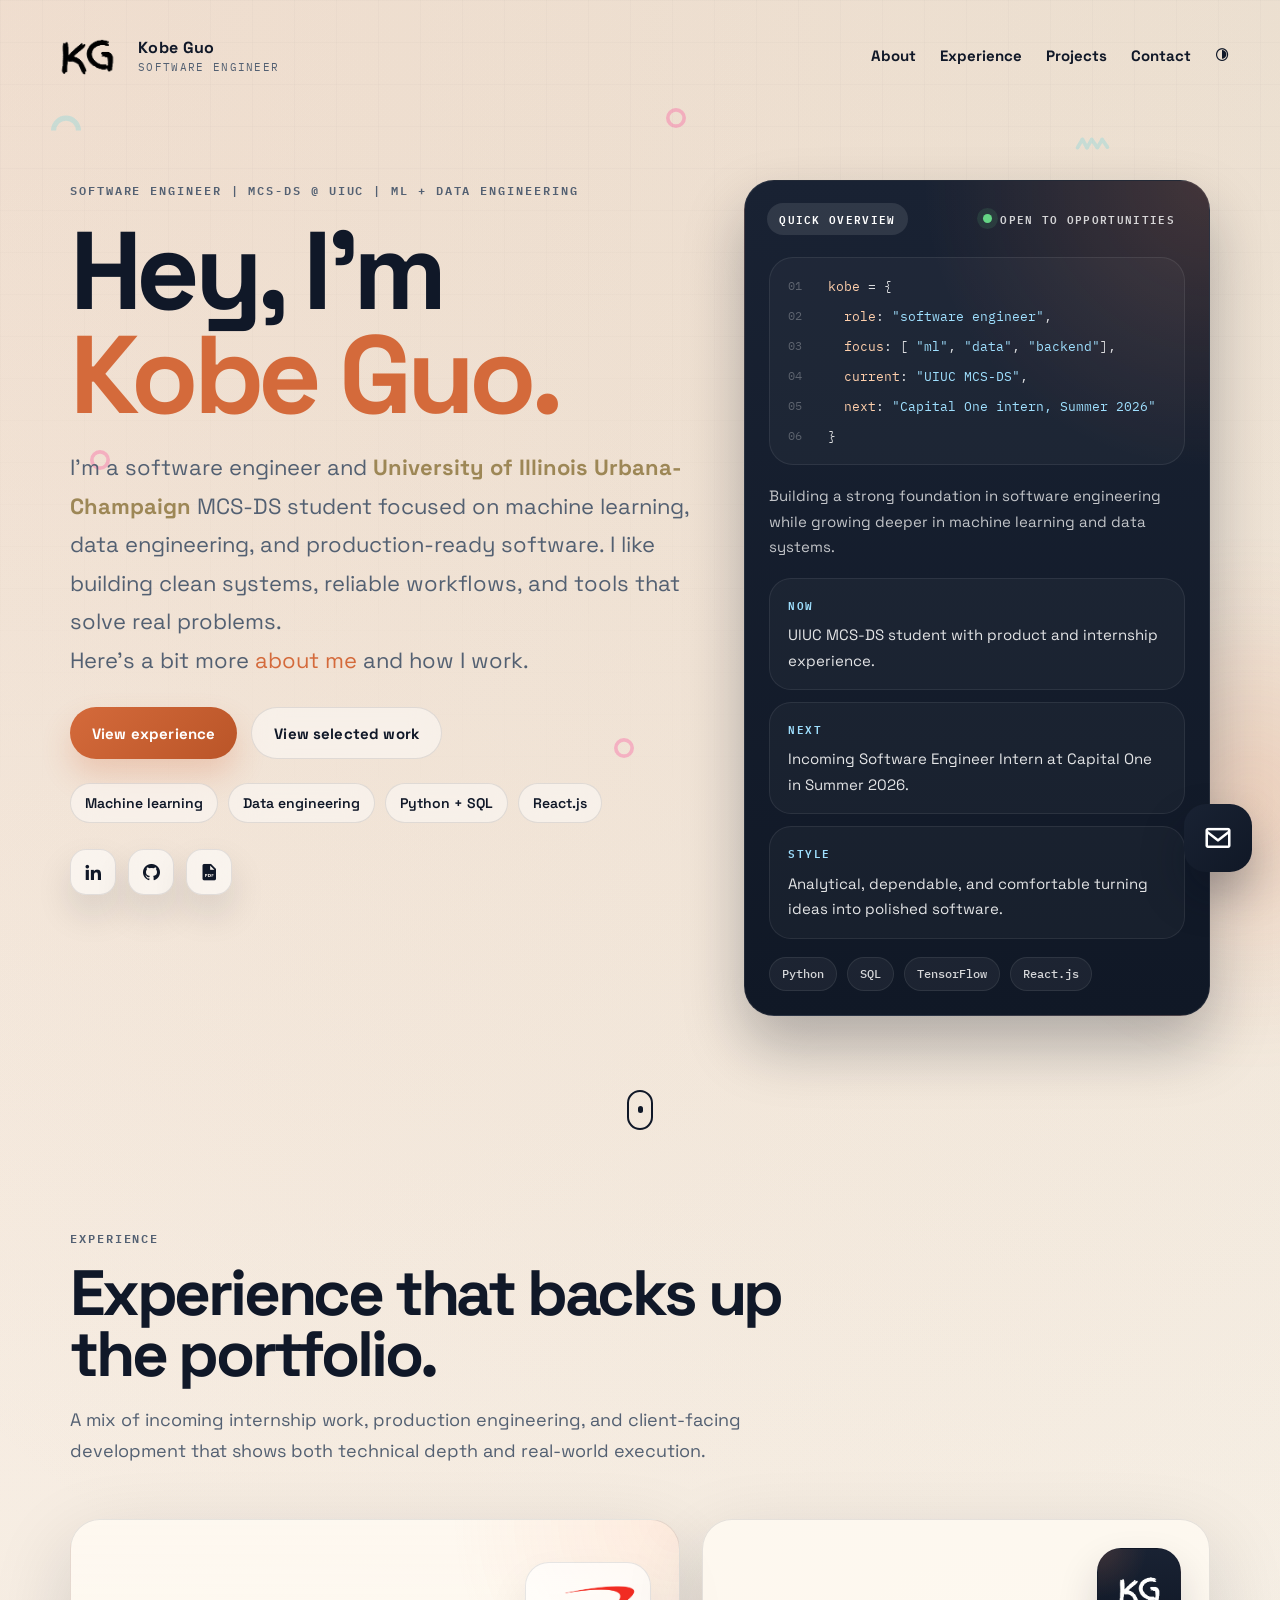
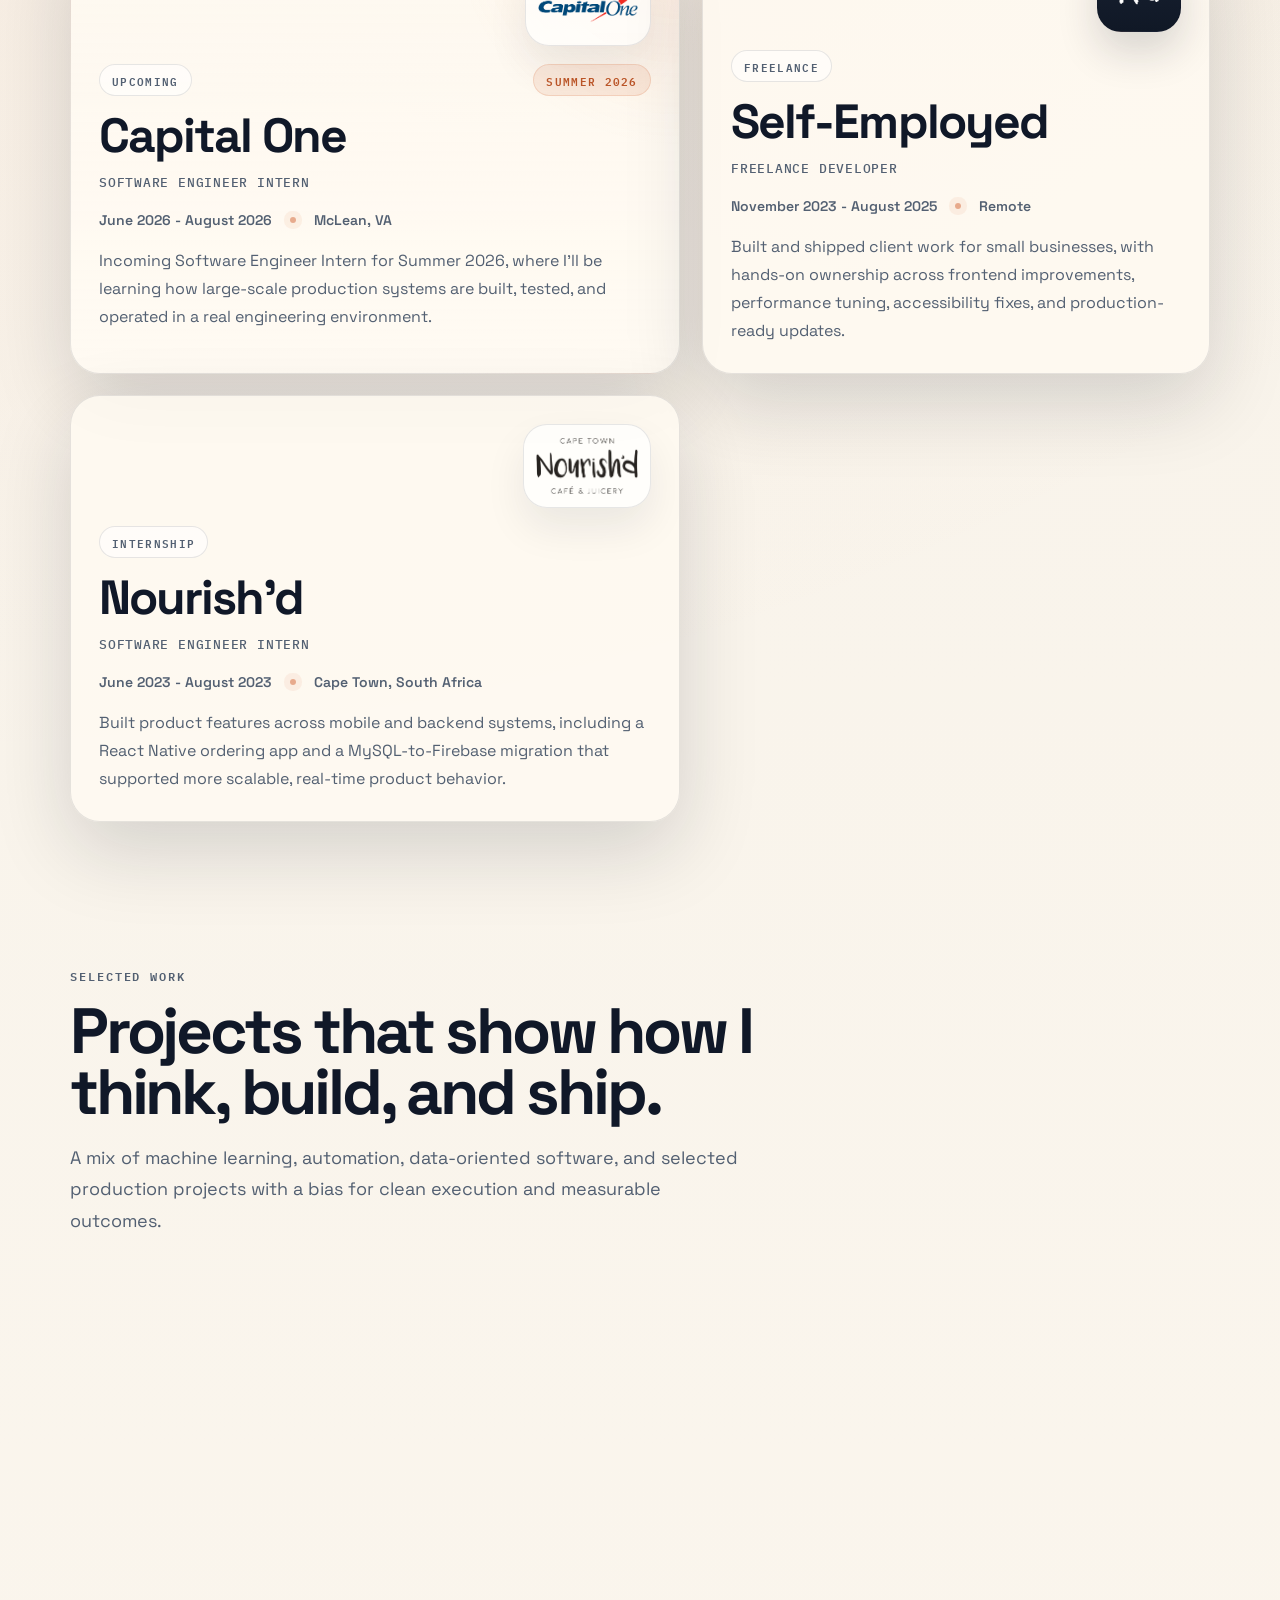
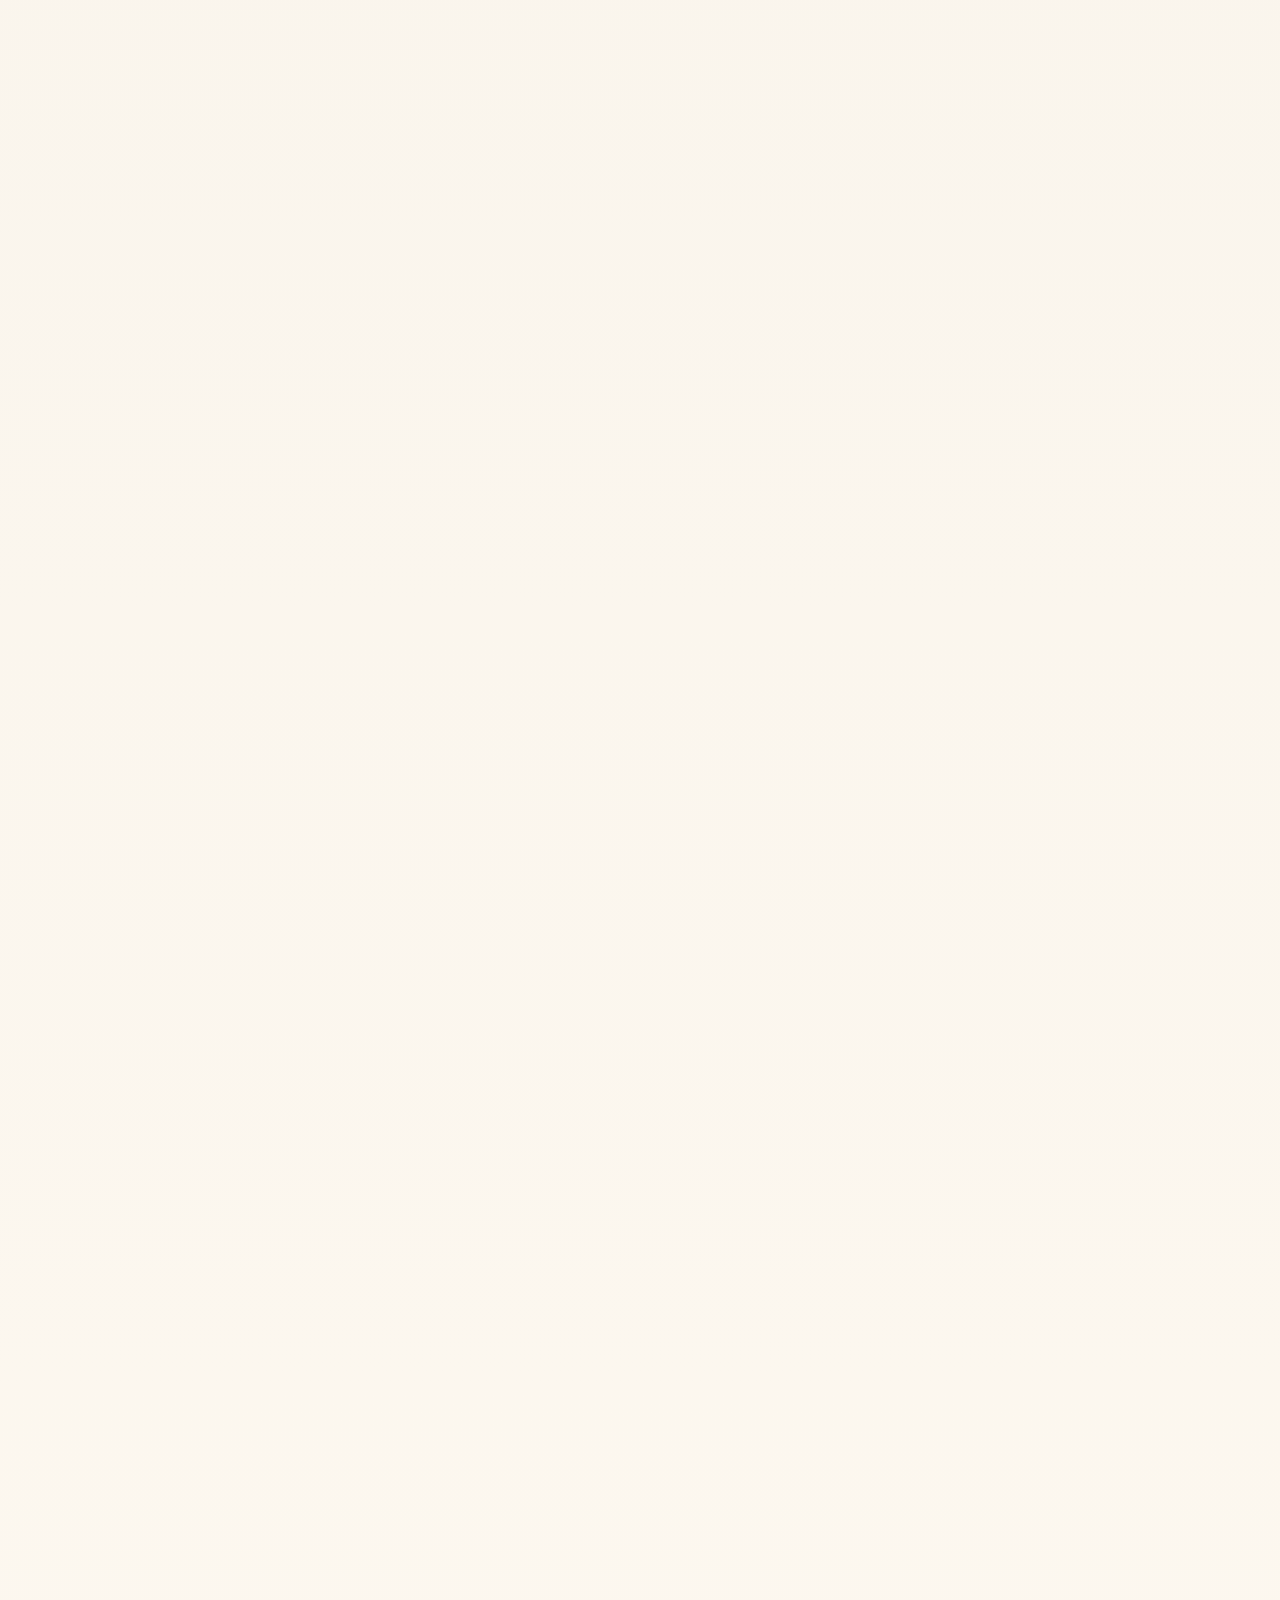
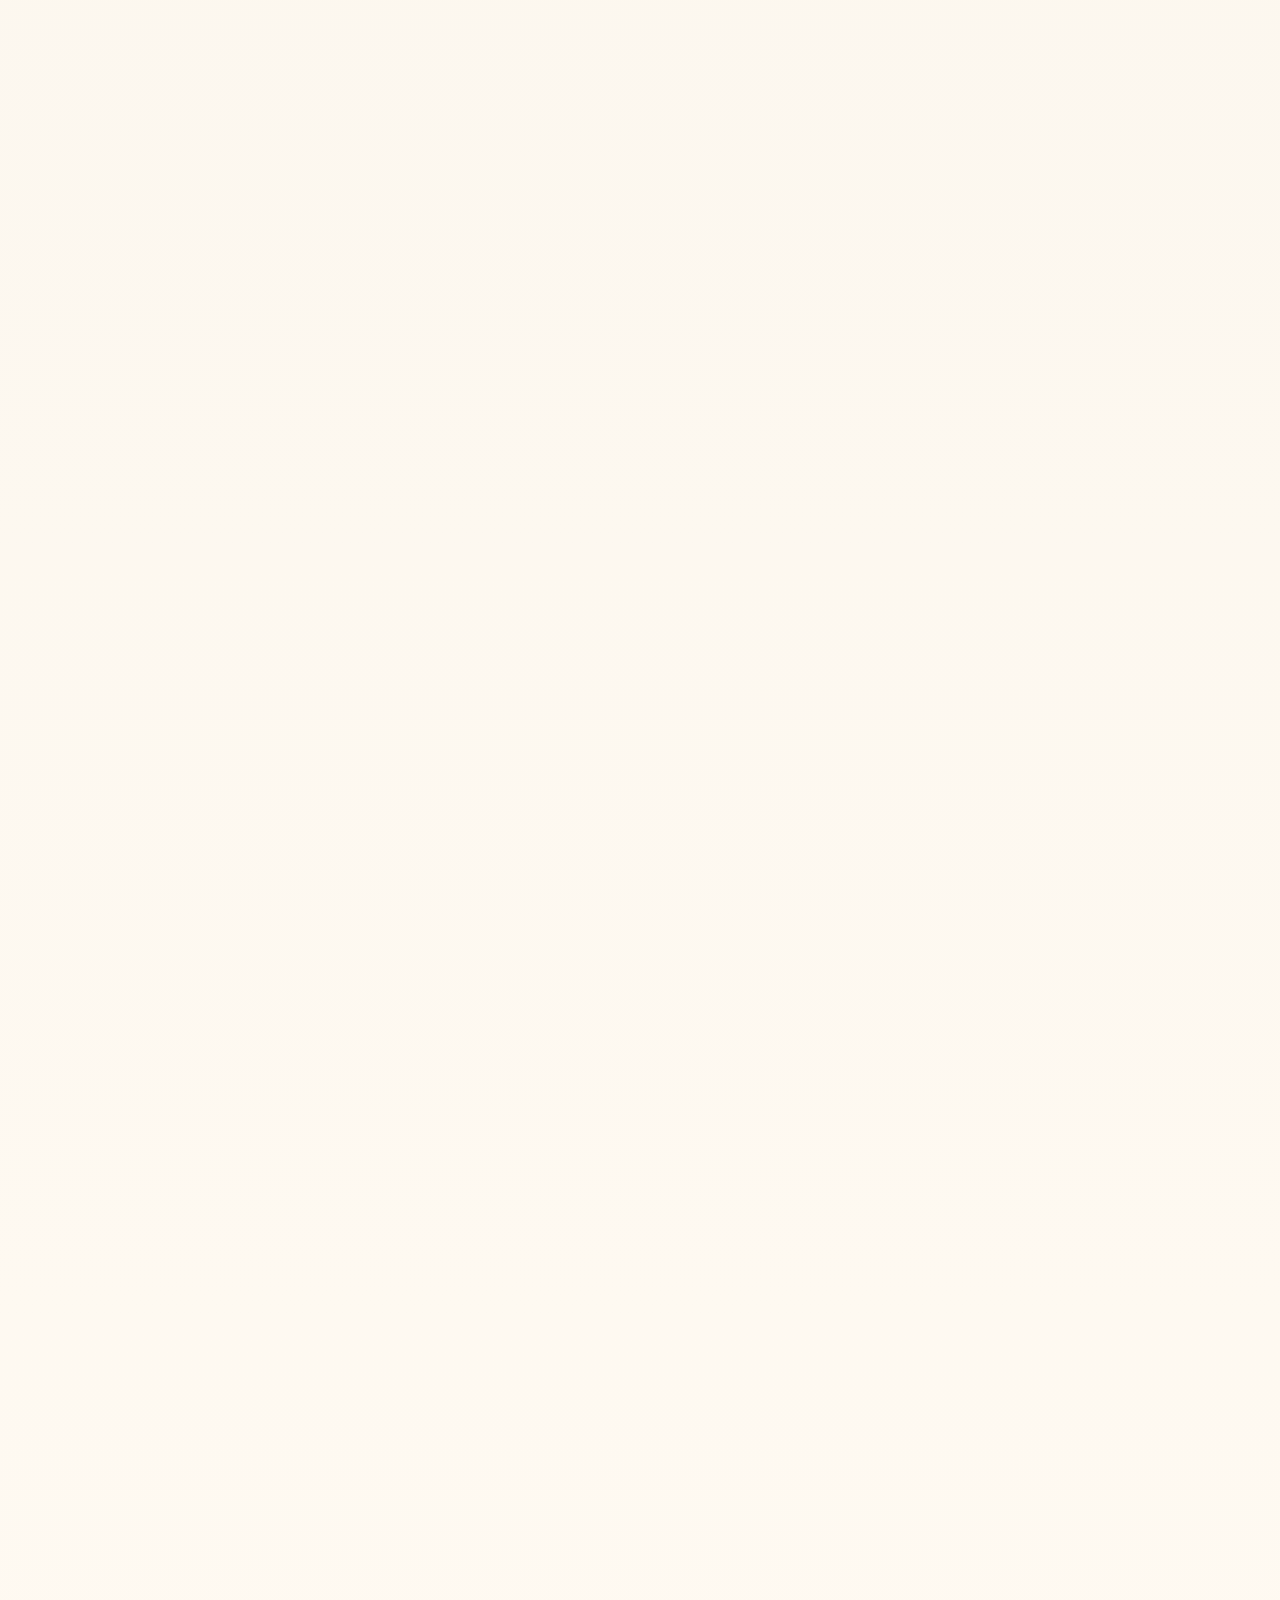
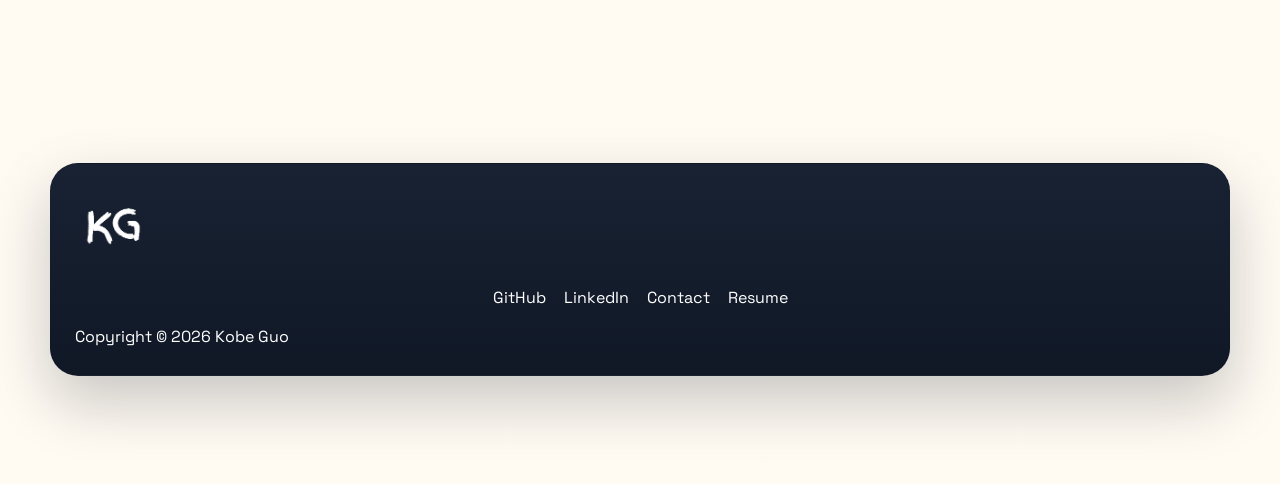
==== commit 8b2d15d2: "Add LinkLift project" ====
--- a/index.html
+++ b/index.html
@@ -27,13 +27,13 @@
     <link rel="canonical" href="https://kobeguo.com/" />
     <link rel="preconnect" href="https://fonts.googleapis.com" />
     <link rel="preconnect" href="https://fonts.gstatic.com" crossorigin />
-    <link rel="stylesheet" href="style.css?v=20260419-2" />
+    <link rel="stylesheet" href="style.css?v=20260424-1" />
     <link rel="icon" href="./assets/logo.png" type="image/png" />
     <link
       href="https://unpkg.com/boxicons@2.1.4/css/boxicons.min.css"
       rel="stylesheet"
     />
-    <script defer src="index.js?v=20260419-2"></script>
+    <script defer src="index.js?v=20260419-3"></script>
   </head>
 
   <body>
@@ -726,6 +726,74 @@
               <li class="project">
                 <div class="project__wrapper" tabindex="0">
                   <img
+                    src="./assets/LinkLift.png"
+                    class="project__img"
+                    alt="Preview of the LinkLift URL shortener project"
+                    width="2428"
+                    height="1644"
+                    decoding="async"
+                    loading="lazy"
+                  />
+                  <div class="project__wrapper--bg"></div>
+                  <div class="project__description">
+                    <div class="project__meta">
+                      <span class="project__number">02</span>
+                      <span class="project__impact"
+                        >Production backend system</span
+                      >
+                    </div>
+                    <h3 class="project__description--title">
+                      LinkLift - URL Shortener
+                    </h3>
+                    <p class="project__description--sub-title">
+                      Redis, PostgreSQL, React, Tailwind CSS, Docker, AWS EC2
+                    </p>
+                    <ul class="project__bullet-list">
+                      <li>
+                        Built a production URL shortener implementing the
+                        cache-aside pattern with Redis and PostgreSQL, achieving
+                        5,998 req/sec at 50ms p99 latency under 100 concurrent
+                        connections.
+                      </li>
+                      <li>
+                        Implemented Redis-backed rate limiting at 10 req/min per
+                        IP and async click analytics tracking user-agent, IP,
+                        and timestamp per redirect.
+                      </li>
+                      <li>
+                        Deployed to AWS EC2 with Docker Compose, pm2 process
+                        management, automated startup migrations, and a
+                        React/Tailwind frontend served in production.
+                      </li>
+                    </ul>
+                    <div class="project__description--links">
+                      <a
+                        href="https://github.com/KobeGuo99/url-shortener"
+                        target="_blank"
+                        rel="noopener noreferrer"
+                        class="project__description--link"
+                        aria-label="View LinkLift URL shortener source code on GitHub"
+                      >
+                        Code
+                        <i class="bx bxl-github" aria-hidden="true"></i>
+                      </a>
+                      <a
+                        href="https://3.219.205.122/"
+                        target="_blank"
+                        rel="noopener noreferrer"
+                        class="project__description--link"
+                        aria-label="Open the live LinkLift URL shortener"
+                      >
+                        Live demo
+                        <i class="bx bx-link-external" aria-hidden="true"></i>
+                      </a>
+                    </div>
+                  </div>
+                </div>
+              </li>
+              <li class="project">
+                <div class="project__wrapper" tabindex="0">
+                  <img
                     src="./assets/twitter-clone.png"
                     class="project__img"
                     alt="Preview of the Twitter Clone project"
@@ -737,7 +805,7 @@
                   <div class="project__wrapper--bg"></div>
                   <div class="project__description">
                     <div class="project__meta">
-                      <span class="project__number">02</span>
+                      <span class="project__number">03</span>
                       <span class="project__impact"
                         >Full-stack application</span
                       >
@@ -791,7 +859,7 @@
                   <div class="project__wrapper--bg"></div>
                   <div class="project__description">
                     <div class="project__meta">
-                      <span class="project__number">03</span>
+                      <span class="project__number">04</span>
                       <span class="project__impact"
                         >Custom gameplay systems</span
                       >
@@ -847,7 +915,7 @@
                   <div class="project__wrapper--bg"></div>
                   <div class="project__description">
                     <div class="project__meta">
-                      <span class="project__number">04</span>
+                      <span class="project__number">05</span>
                       <span class="project__impact">Automation + scraping</span>
                     </div>
                     <h3 class="project__description--title">
@@ -901,7 +969,7 @@
                   <div class="project__wrapper--bg"></div>
                   <div class="project__description">
                     <div class="project__meta">
-                      <span class="project__number">05</span>
+                      <span class="project__number">06</span>
                       <span class="project__impact"
                         >Client-facing delivery</span
                       >
@@ -957,7 +1025,7 @@
                   <div class="project__wrapper--bg"></div>
                   <div class="project__description">
                     <div class="project__meta">
-                      <span class="project__number">06</span>
+                      <span class="project__number">07</span>
                       <span class="project__impact">Practical automation</span>
                     </div>
                     <h3 class="project__description--title">Web Scraper</h3>
@@ -999,7 +1067,7 @@
                   <div class="project__wrapper--bg"></div>
                   <div class="project__description">
                     <div class="project__meta">
-                      <span class="project__number">07</span>
+                      <span class="project__number">08</span>
                       <span class="project__impact"
                         >Personal systems design</span
                       >
--- a/style.css
+++ b/style.css
@@ -1314,6 +1314,19 @@
   font-size: 16px;
 }
 
+.project__bullet-list {
+  display: grid;
+  gap: 10px;
+  margin: 18px 0 24px 18px;
+  color: var(--color-text-muted);
+}
+
+.project__bullet-list li {
+  list-style: disc;
+  font-size: 15px;
+  line-height: 1.65;
+}
+
 .project__description--links {
   display: flex;
   flex-wrap: wrap;
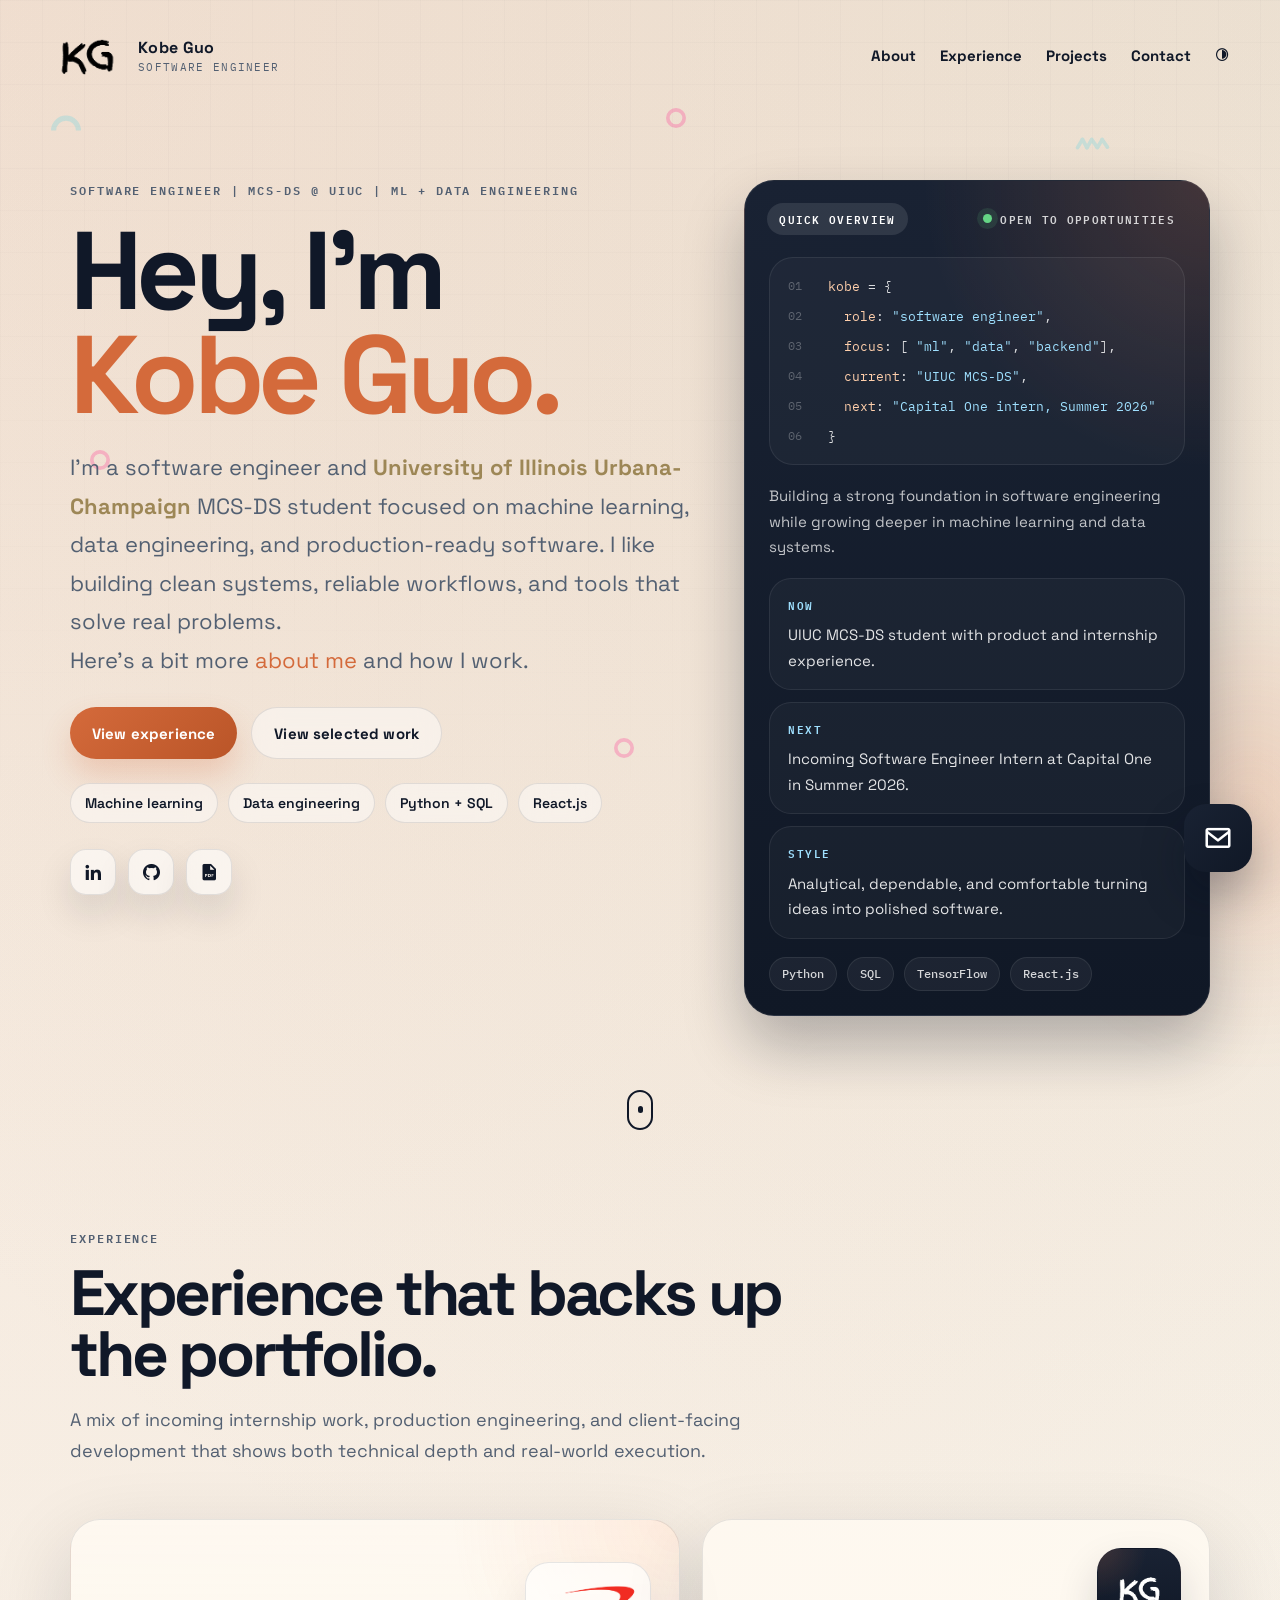
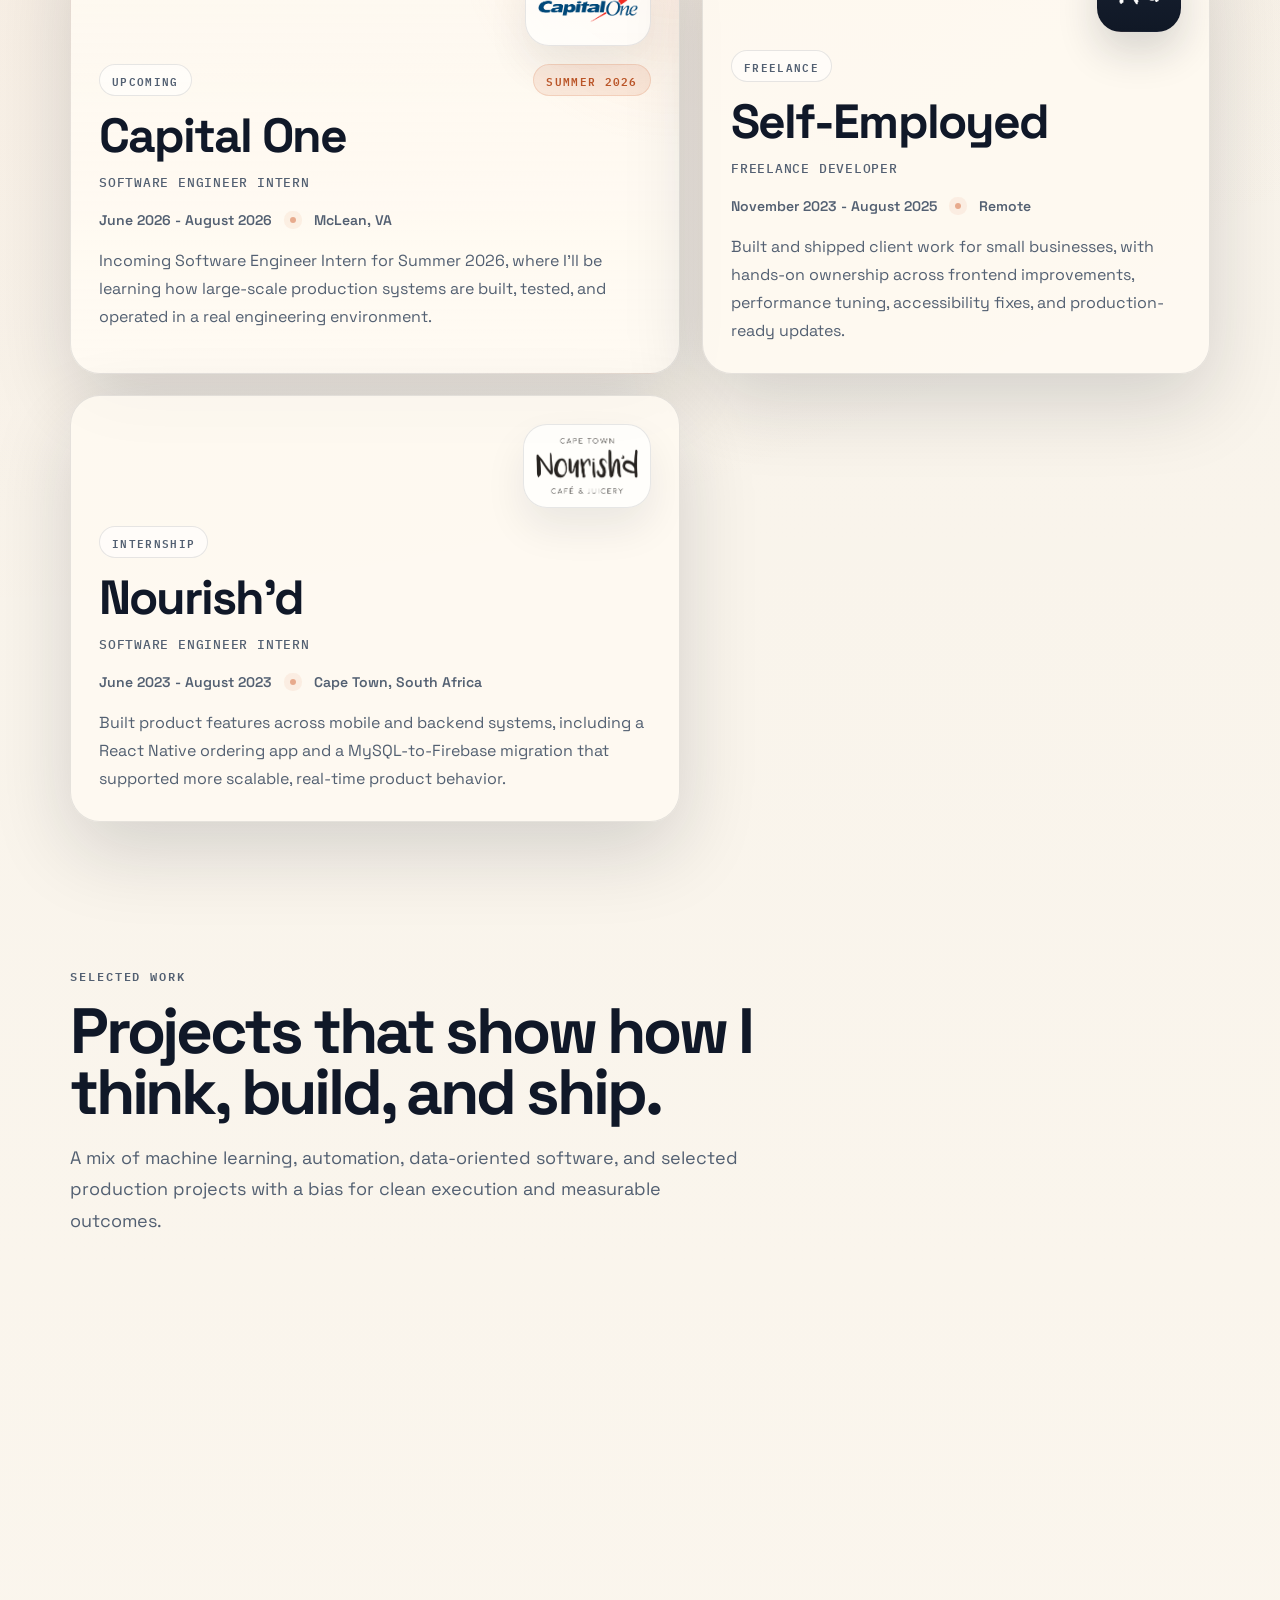
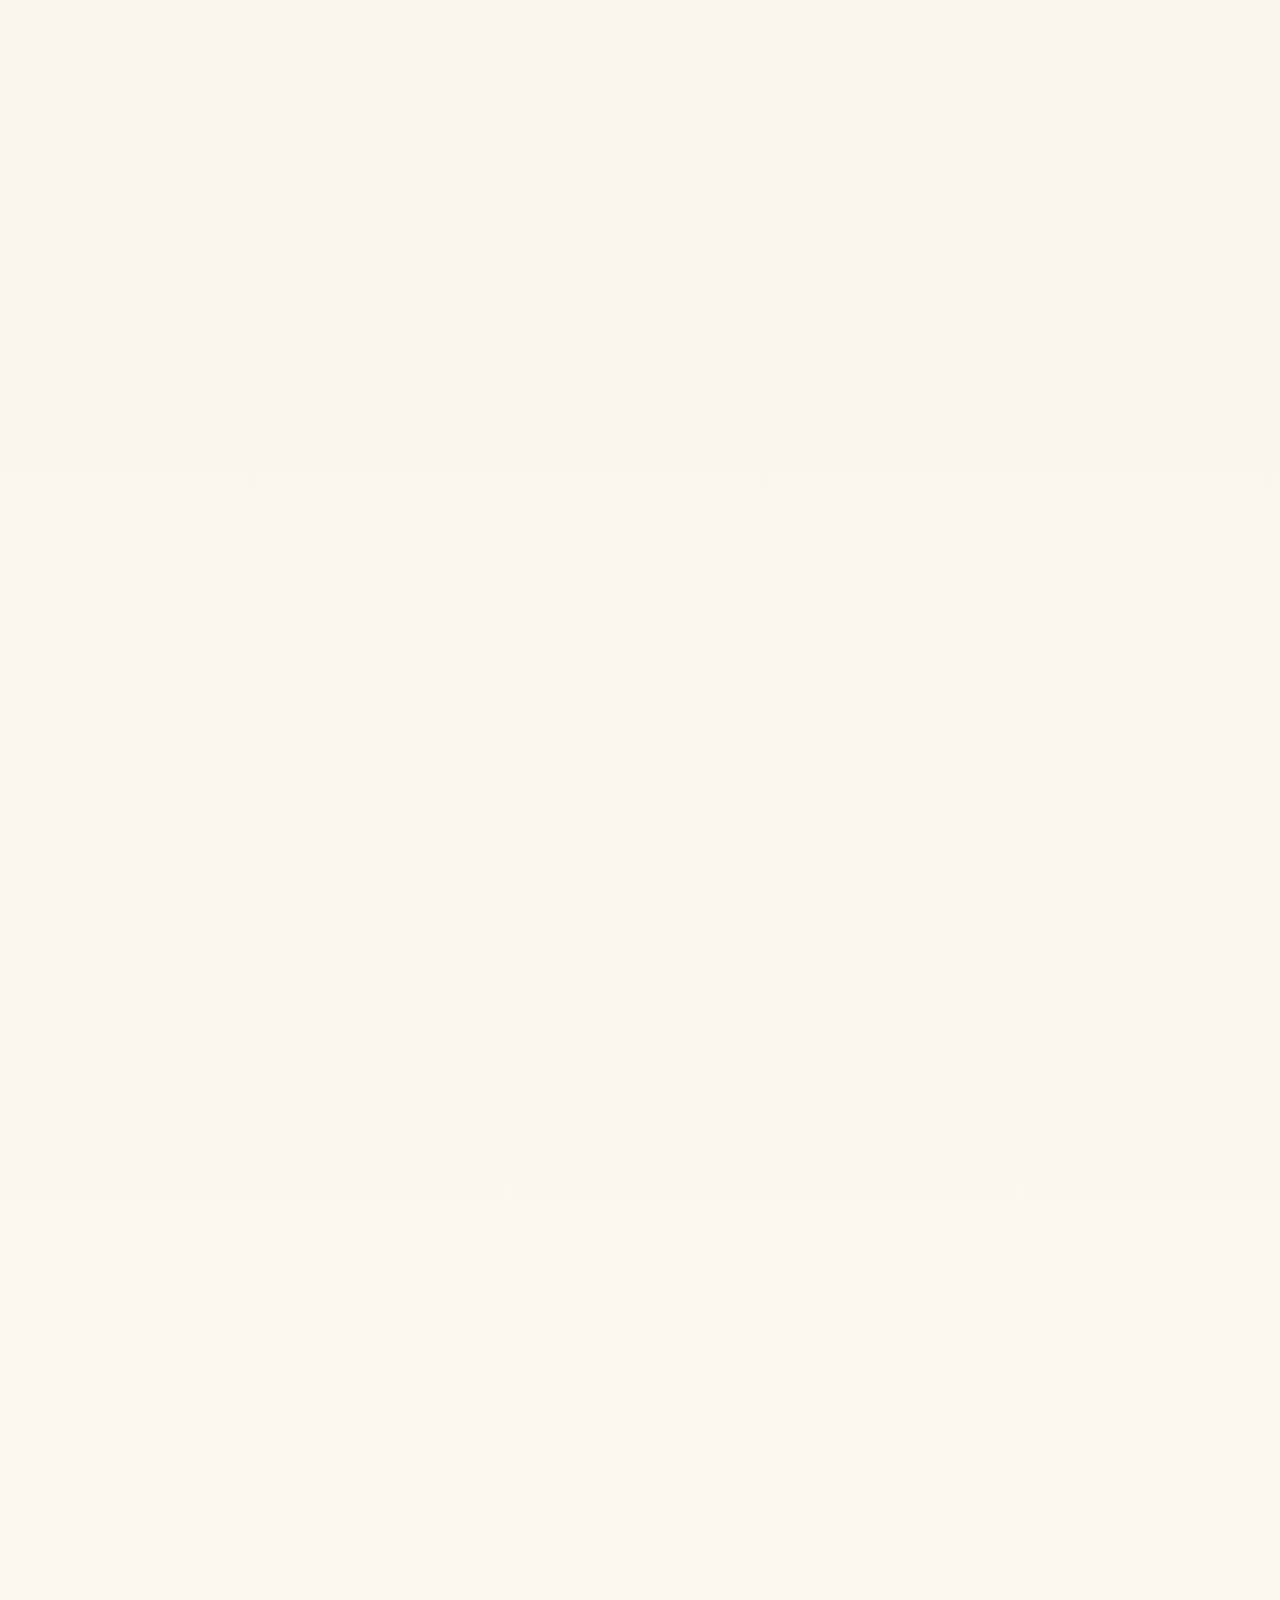
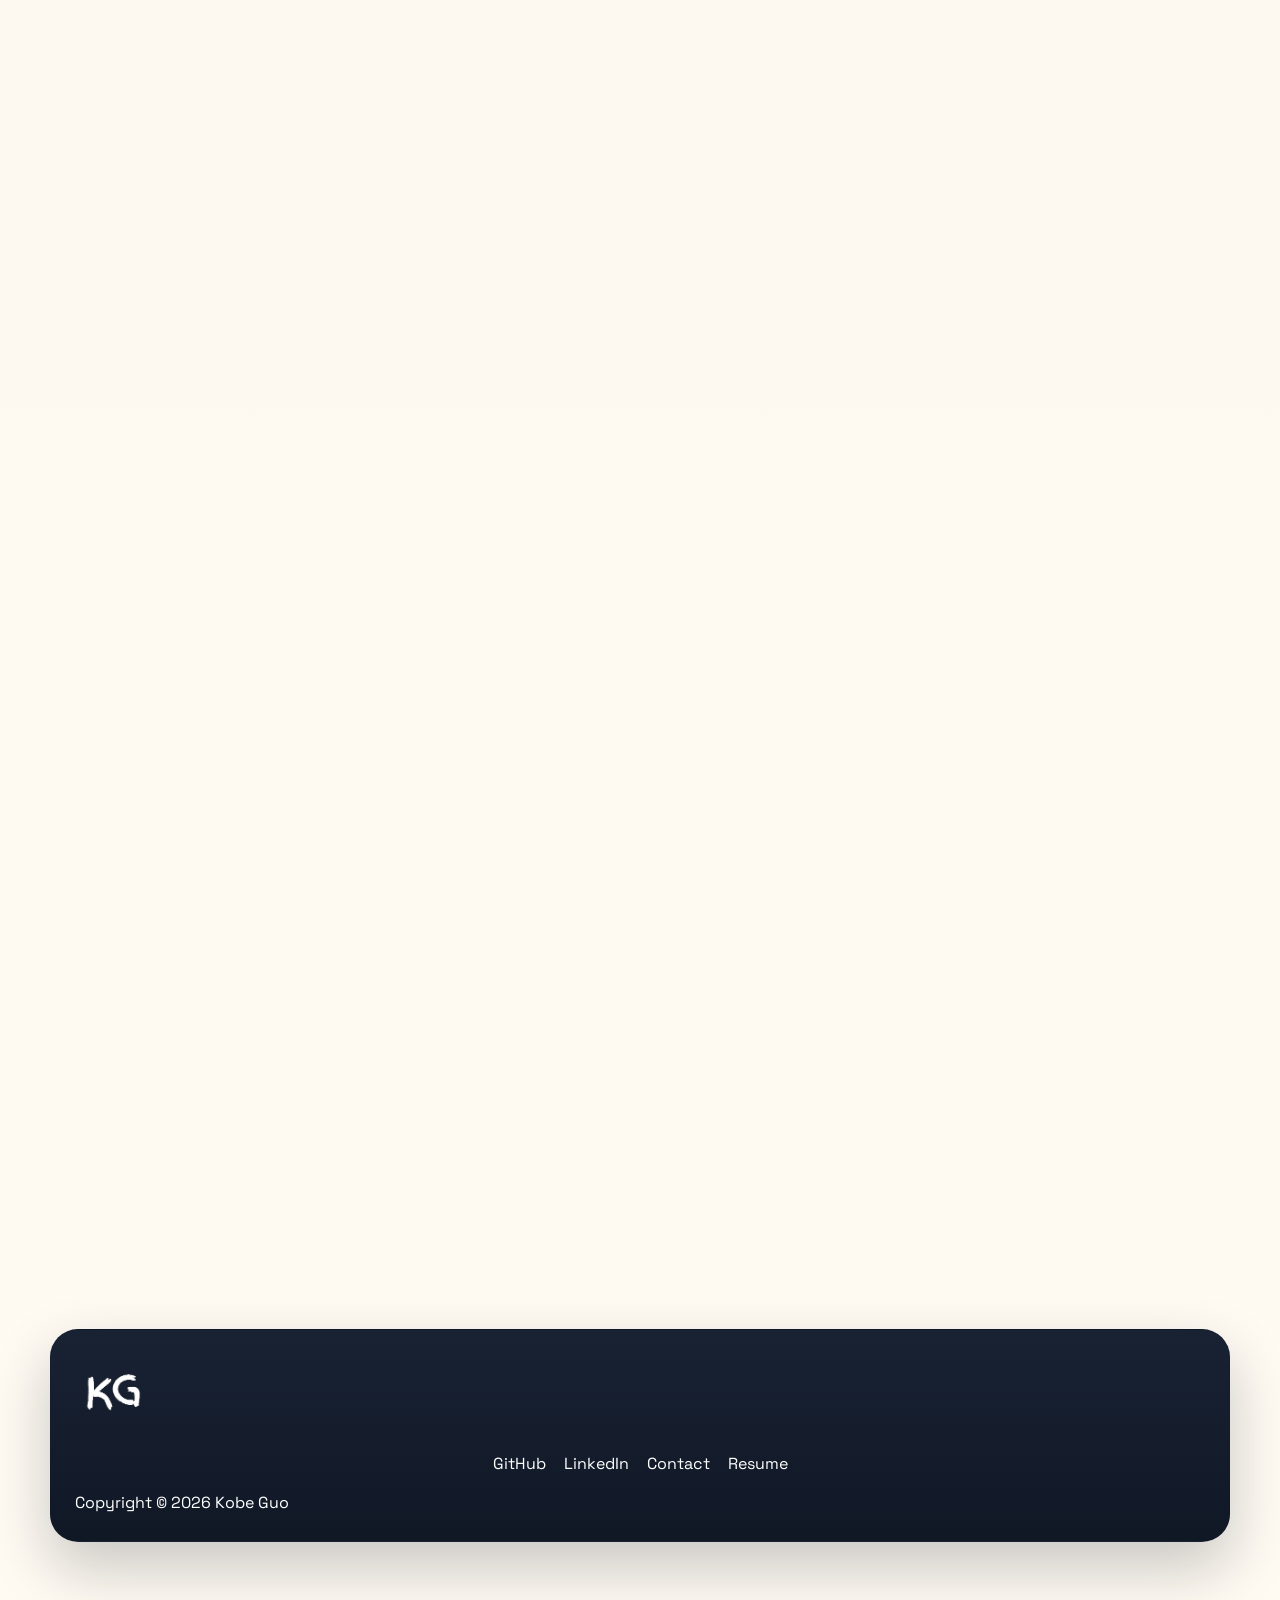
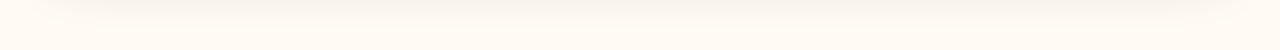
==== commit 0da11ad7: "Add LinkLift writeup and polish portfolio" ====
--- a/index.html
+++ b/index.html
@@ -17,8 +17,15 @@
     />
     <meta property="og:type" content="website" />
     <meta property="og:url" content="https://kobeguo.com/" />
-    <meta property="og:image" content="https://kobeguo.com/assets/logo.png" />
-    <meta name="twitter:card" content="summary" />
+    <meta
+      property="og:image"
+      content="https://kobeguo.com/assets/eportfolioss.png"
+    />
+    <meta name="twitter:card" content="summary_large_image" />
+    <meta
+      name="twitter:image"
+      content="https://kobeguo.com/assets/eportfolioss.png"
+    />
     <meta name="twitter:title" content="Kobe Guo | Software Engineer" />
     <meta
       name="twitter:description"
@@ -34,6 +41,34 @@
       rel="stylesheet"
     />
     <script defer src="index.js?v=20260419-3"></script>
+    <script type="application/ld+json">
+      {
+        "@context": "https://schema.org",
+        "@type": "Person",
+        "name": "Kobe Guo",
+        "url": "https://kobeguo.com/",
+        "image": "https://kobeguo.com/assets/logo.png",
+        "jobTitle": "Software Engineer",
+        "email": "mailto:kobe.h.guo@gmail.com",
+        "alumniOf": {
+          "@type": "CollegeOrUniversity",
+          "name": "University of Illinois Urbana-Champaign"
+        },
+        "knowsAbout": [
+          "Software Engineering",
+          "Machine Learning",
+          "Data Engineering",
+          "Python",
+          "SQL",
+          "TensorFlow",
+          "React"
+        ],
+        "sameAs": [
+          "https://www.linkedin.com/in/kobeguo/",
+          "https://github.com/KobeGuo99"
+        ]
+      }
+    </script>
   </head>
 
   <body>
@@ -116,7 +151,7 @@
               </h1>
               <p class="header__para">
                 I&apos;m a software engineer and
-                <b class="vandy-gold"
+                <b class="school-accent"
                   >University of Illinois Urbana-Champaign</b
                 >
                 MCS-DS student focused on machine learning, data engineering,
@@ -667,64 +702,7 @@
             </div>
             <ul class="project__list">
               <li class="project">
-                <div class="project__wrapper" tabindex="0">
-                  <img
-                    src="./assets/uls23pic.jpg"
-                    class="project__img"
-                    alt="Preview of the Universal Lesion Segmentation Challenge 2023 project"
-                    width="1600"
-                    height="1181"
-                    decoding="async"
-                    loading="lazy"
-                  />
-                  <div class="project__wrapper--bg"></div>
-                  <div class="project__description">
-                    <div class="project__meta">
-                      <span class="project__number">01</span>
-                      <span class="project__impact"
-                        >Machine learning project</span
-                      >
-                    </div>
-                    <h3 class="project__description--title">
-                      Universal Lesion Segmentation Challenge 2023
-                    </h3>
-                    <p class="project__description--sub-title">
-                      Python, TensorFlow, Keras
-                    </p>
-                    <p class="project__description--para">
-                      As part of my senior project, I collaborated with a
-                      multidisciplinary team to develop and evaluate machine
-                      learning models for medical image segmentation. Working
-                      with hospital bone datasets, we fine-tuned advanced models
-                      and achieved a Dice score of 0.87.
-                    </p>
-                    <div class="project__description--links">
-                      <a
-                        href="https://github.com/KWFredShi/ULS2023NGKD"
-                        target="_blank"
-                        rel="noopener noreferrer"
-                        class="project__description--link"
-                        aria-label="View Universal Lesion Segmentation Challenge 2023 source code on GitHub"
-                      >
-                        Code
-                        <i class="bx bxl-github" aria-hidden="true"></i>
-                      </a>
-                      <a
-                        href="https://drive.google.com/file/d/1BvOKUAubBquhk-vgts6W2vDbpyU9CCaT/view?usp=sharing"
-                        target="_blank"
-                        rel="noopener noreferrer"
-                        class="project__description--link"
-                        aria-label="View Universal Lesion Segmentation Challenge 2023 project presentation"
-                      >
-                        Presentation
-                        <i class="bx bx-link-external" aria-hidden="true"></i>
-                      </a>
-                    </div>
-                  </div>
-                </div>
-              </li>
-              <li class="project">
-                <div class="project__wrapper" tabindex="0">
+                <div class="project__wrapper">
                   <img
                     src="./assets/LinkLift.png"
                     class="project__img"
@@ -737,7 +715,7 @@
                   <div class="project__wrapper--bg"></div>
                   <div class="project__description">
                     <div class="project__meta">
-                      <span class="project__number">02</span>
+                      <span class="project__number">01</span>
                       <span class="project__impact"
                         >Production backend system</span
                       >
@@ -778,6 +756,14 @@
                         <i class="bx bxl-github" aria-hidden="true"></i>
                       </a>
                       <a
+                        href="./linklift.html"
+                        class="project__description--link"
+                        aria-label="Read the LinkLift cache-aside writeup"
+                      >
+                        Writeup
+                        <i class="bx bx-link-external" aria-hidden="true"></i>
+                      </a>
+                      <a
                         href="https://3.219.205.122/"
                         target="_blank"
                         rel="noopener noreferrer"
@@ -792,7 +778,63 @@
                 </div>
               </li>
               <li class="project">
-                <div class="project__wrapper" tabindex="0">
+                <div class="project__wrapper">
+                  <img
+                    src="./assets/uls23pic.jpg"
+                    class="project__img"
+                    alt="Preview of the Universal Lesion Segmentation Challenge 2023 project"
+                    width="1600"
+                    height="1181"
+                    decoding="async"
+                    loading="lazy"
+                  />
+                  <div class="project__wrapper--bg"></div>
+                  <div class="project__description">
+                    <div class="project__meta">
+                      <span class="project__number">02</span>
+                      <span class="project__impact"
+                        >Machine learning project</span
+                      >
+                    </div>
+                    <h3 class="project__description--title">
+                      Universal Lesion Segmentation Challenge 2023
+                    </h3>
+                    <p class="project__description--sub-title">
+                      Python, TensorFlow, Keras
+                    </p>
+                    <p class="project__description--para">
+                      Collaborated with a multidisciplinary team to fine-tune
+                      medical image segmentation models on hospital bone
+                      datasets, achieving a 0.87 Dice score for lesion
+                      segmentation.
+                    </p>
+                    <div class="project__description--links">
+                      <a
+                        href="https://github.com/KWFredShi/ULS2023NGKD"
+                        target="_blank"
+                        rel="noopener noreferrer"
+                        class="project__description--link"
+                        aria-label="View Universal Lesion Segmentation Challenge 2023 source code on GitHub"
+                      >
+                        Code
+                        <i class="bx bxl-github" aria-hidden="true"></i>
+                      </a>
+                      <a
+                        href="https://drive.google.com/file/d/1BvOKUAubBquhk-vgts6W2vDbpyU9CCaT/view?usp=sharing"
+                        target="_blank"
+                        rel="noopener noreferrer"
+                        class="project__description--link"
+                        aria-label="View Universal Lesion Segmentation Challenge 2023 project presentation"
+                      >
+                        Presentation
+                        <i class="bx bx-link-external" aria-hidden="true"></i>
+                      </a>
+                    </div>
+                  </div>
+                </div>
+              </li>
+              <li class="project">
+                <div class="project__wrapper">
                   <img
                     src="./assets/twitter-clone.png"
                     class="project__img"
@@ -815,10 +857,9 @@
                       Next.js, React, JavaScript, Firebase, Redux, Tailwind CSS
                     </p>
                     <p class="project__description--para">
-                      Built a real-time social media app with Next.js and React,
-                      backed by Firebase for authentication and live updates.
-                      Redux and Tailwind CSS helped keep the interface
-                      responsive, consistent, and easy to extend.
+                      Built a Next.js social app with Firebase authentication,
+                      live post updates, Redux state management, and a
+                      Tailwind-based interface deployed on Vercel.
                     </p>
                     <div class="project__description--links">
                       <a
@@ -846,7 +887,7 @@
                 </div>
               </li>
               <li class="project">
-                <div class="project__wrapper" tabindex="0">
+                <div class="project__wrapper">
                   <img
                     src="./assets/Feralands.jpg"
                     class="project__img"
@@ -871,10 +912,9 @@
                       GameMaker Studio, GML
                     </p>
                     <p class="project__description--para">
-                      Designed and built a 2D action RPG with custom movement,
-                      combat, inventory, and game-state systems. The project
-                      focused on combining gameplay feel with maintainable game
-                      logic and iterative polish.
+                      Built custom movement, combat, inventory, and game-state
+                      systems in GML, separating player actions from persistent
+                      state so the RPG loop stayed easier to tune.
                     </p>
                     <div class="project__description--links">
                       <a
@@ -902,7 +942,7 @@
                 </div>
               </li>
               <li class="project">
-                <div class="project__wrapper" tabindex="0">
+                <div class="project__wrapper">
                   <img
                     src="./assets/tiktok.jpg"
                     class="project__img"
@@ -956,7 +996,7 @@
                 </div>
               </li>
               <li class="project">
-                <div class="project__wrapper" tabindex="0">
+                <div class="project__wrapper">
                   <img
                     src="./assets/touchdownwings.jpg"
                     class="project__img"
@@ -1012,49 +1052,7 @@
                 </div>
               </li>
               <li class="project">
-                <div class="project__wrapper" tabindex="0">
-                  <img
-                    src="./assets/soup.png"
-                    class="project__img"
-                    alt="Preview of the Web Scraper project"
-                    width="1553"
-                    height="778"
-                    decoding="async"
-                    loading="lazy"
-                  />
-                  <div class="project__wrapper--bg"></div>
-                  <div class="project__description">
-                    <div class="project__meta">
-                      <span class="project__number">07</span>
-                      <span class="project__impact">Practical automation</span>
-                    </div>
-                    <h3 class="project__description--title">Web Scraper</h3>
-                    <p class="project__description--sub-title">
-                      Python, BeautifulSoup
-                    </p>
-                    <p class="project__description--para">
-                      Built a Python scraper that pulls job data from TimesJobs
-                      and formats listings into a cleaner, easier-to-read
-                      output. It focused on HTML parsing fundamentals and
-                      practical automation.
-                    </p>
-                    <div class="project__description--links">
-                      <a
-                        href="https://github.com/KobeGuo99/Web-Scraper"
-                        target="_blank"
-                        rel="noopener noreferrer"
-                        class="project__description--link"
-                        aria-label="View Web Scraper source code on GitHub"
-                      >
-                        Code
-                        <i class="bx bxl-github" aria-hidden="true"></i>
-                      </a>
-                    </div>
-                  </div>
-                </div>
-              </li>
-              <li class="project">
-                <div class="project__wrapper" tabindex="0">
+                <div class="project__wrapper">
                   <img
                     src="./assets/eportfolioss.jpg"
                     class="project__img"
@@ -1067,7 +1065,7 @@
                   <div class="project__wrapper--bg"></div>
                   <div class="project__description">
                     <div class="project__meta">
-                      <span class="project__number">08</span>
+                      <span class="project__number">07</span>
                       <span class="project__impact"
                         >Personal systems design</span
                       >
@@ -1077,10 +1075,9 @@
                       HTML, CSS, JavaScript
                     </p>
                     <p class="project__description--para">
-                      Designed, developed, and hosted my own portfolio to
-                      present projects, experience, and contact information in a
-                      clear, responsive format across desktop and mobile
-                      devices.
+                      Rebuilt this portfolio as a static site with accessible
+                      modals, responsive project cards, dark mode, EmailJS
+                      contact handling, and GitHub Pages deployment.
                     </p>
                     <div class="project__description--links">
                       <a
--- a/style.css
+++ b/style.css
@@ -168,8 +168,7 @@
 a:focus-visible,
 button:focus-visible,
 input:focus-visible,
-textarea:focus-visible,
-.project__wrapper:focus-visible {
+textarea:focus-visible {
   outline: 3px solid var(--color-accent);
   outline-offset: 4px;
 }
@@ -202,7 +201,7 @@
   color: var(--color-accent) !important;
 }
 
-.vandy-gold {
+.school-accent {
   color: var(--color-gold) !important;
 }
 
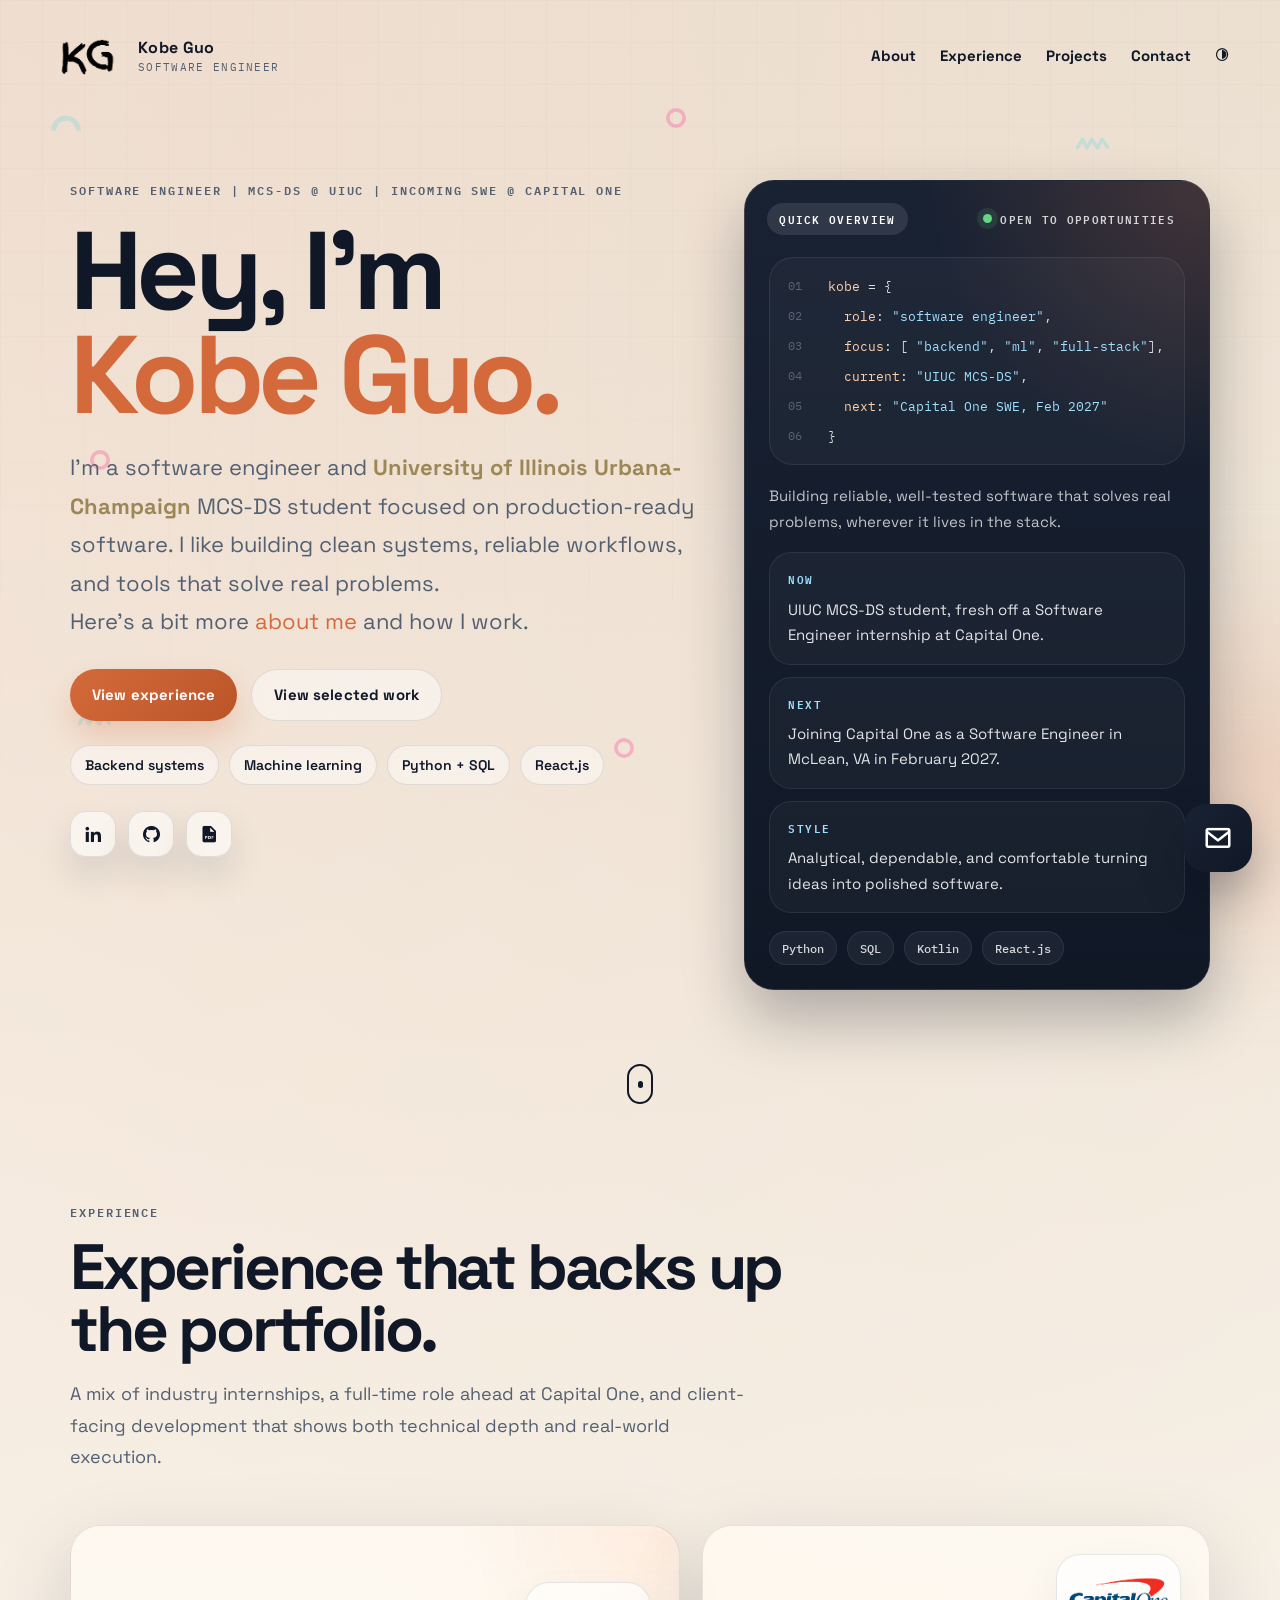
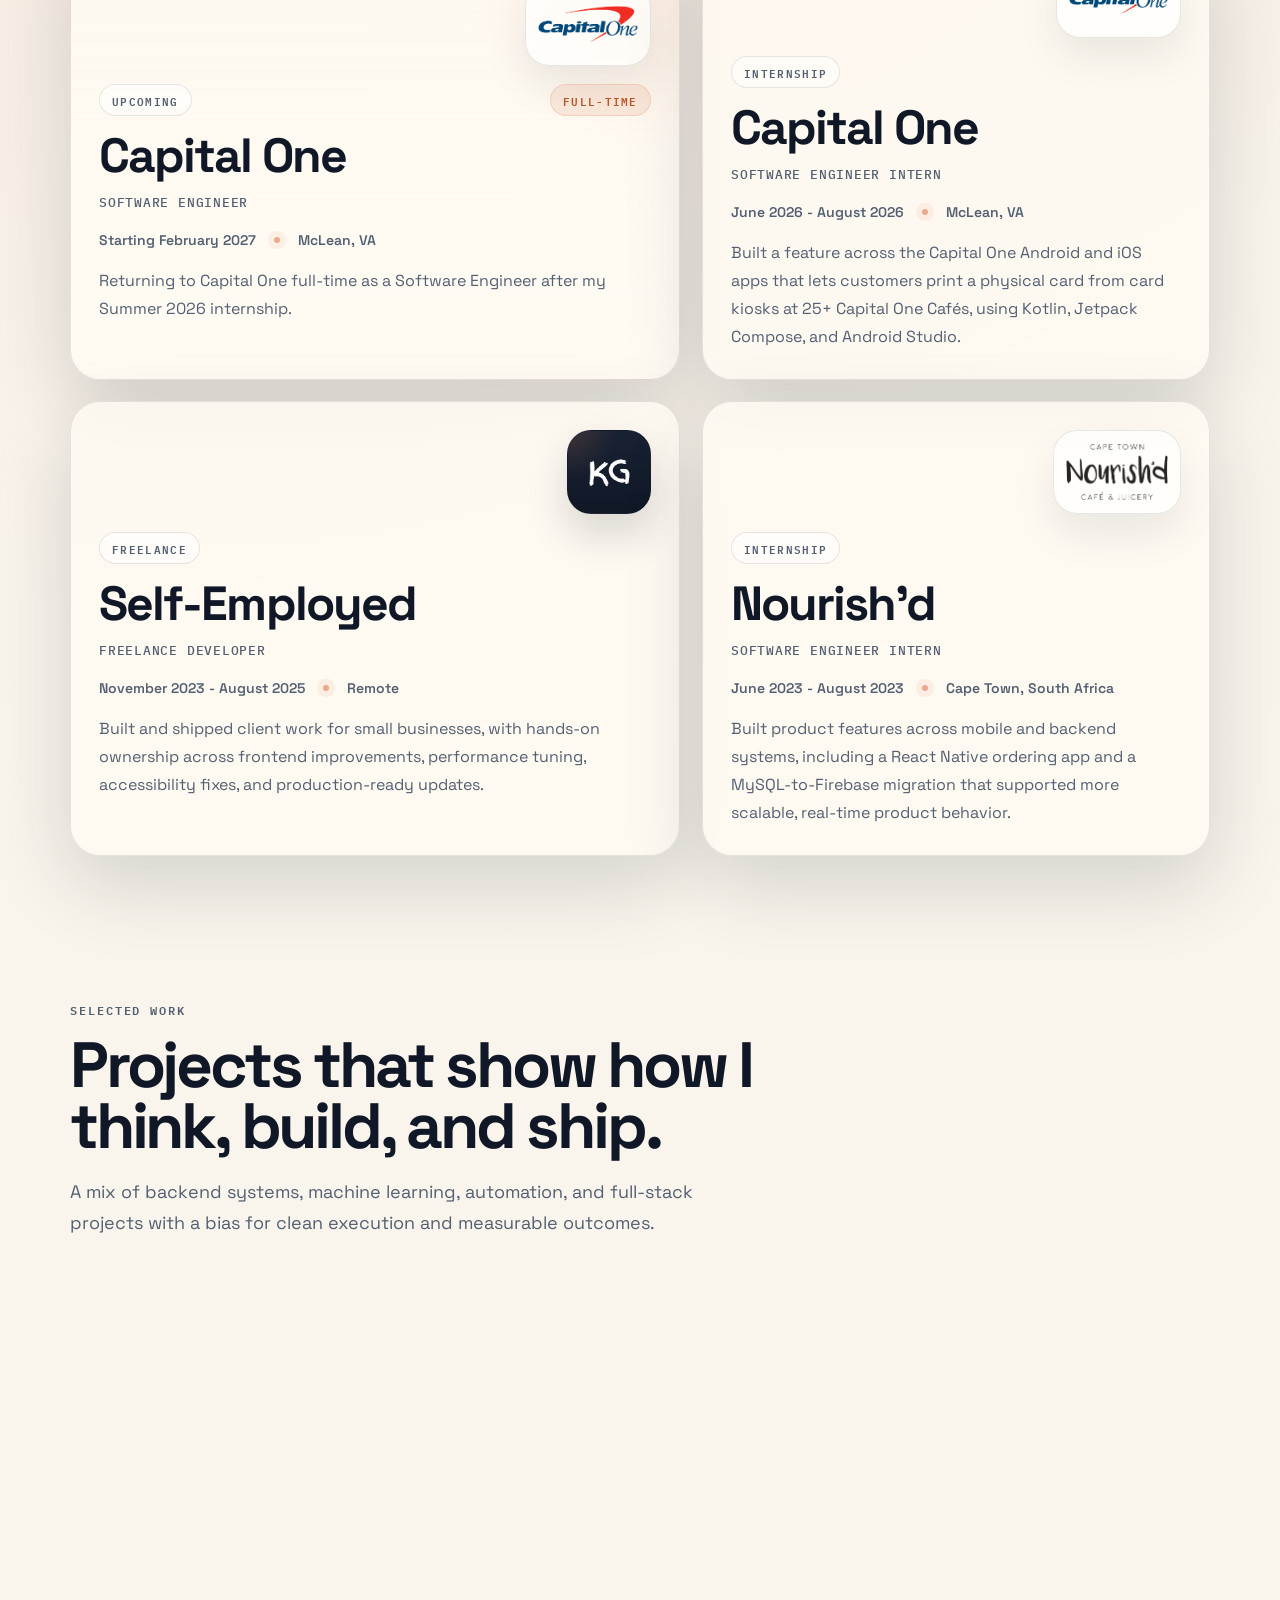
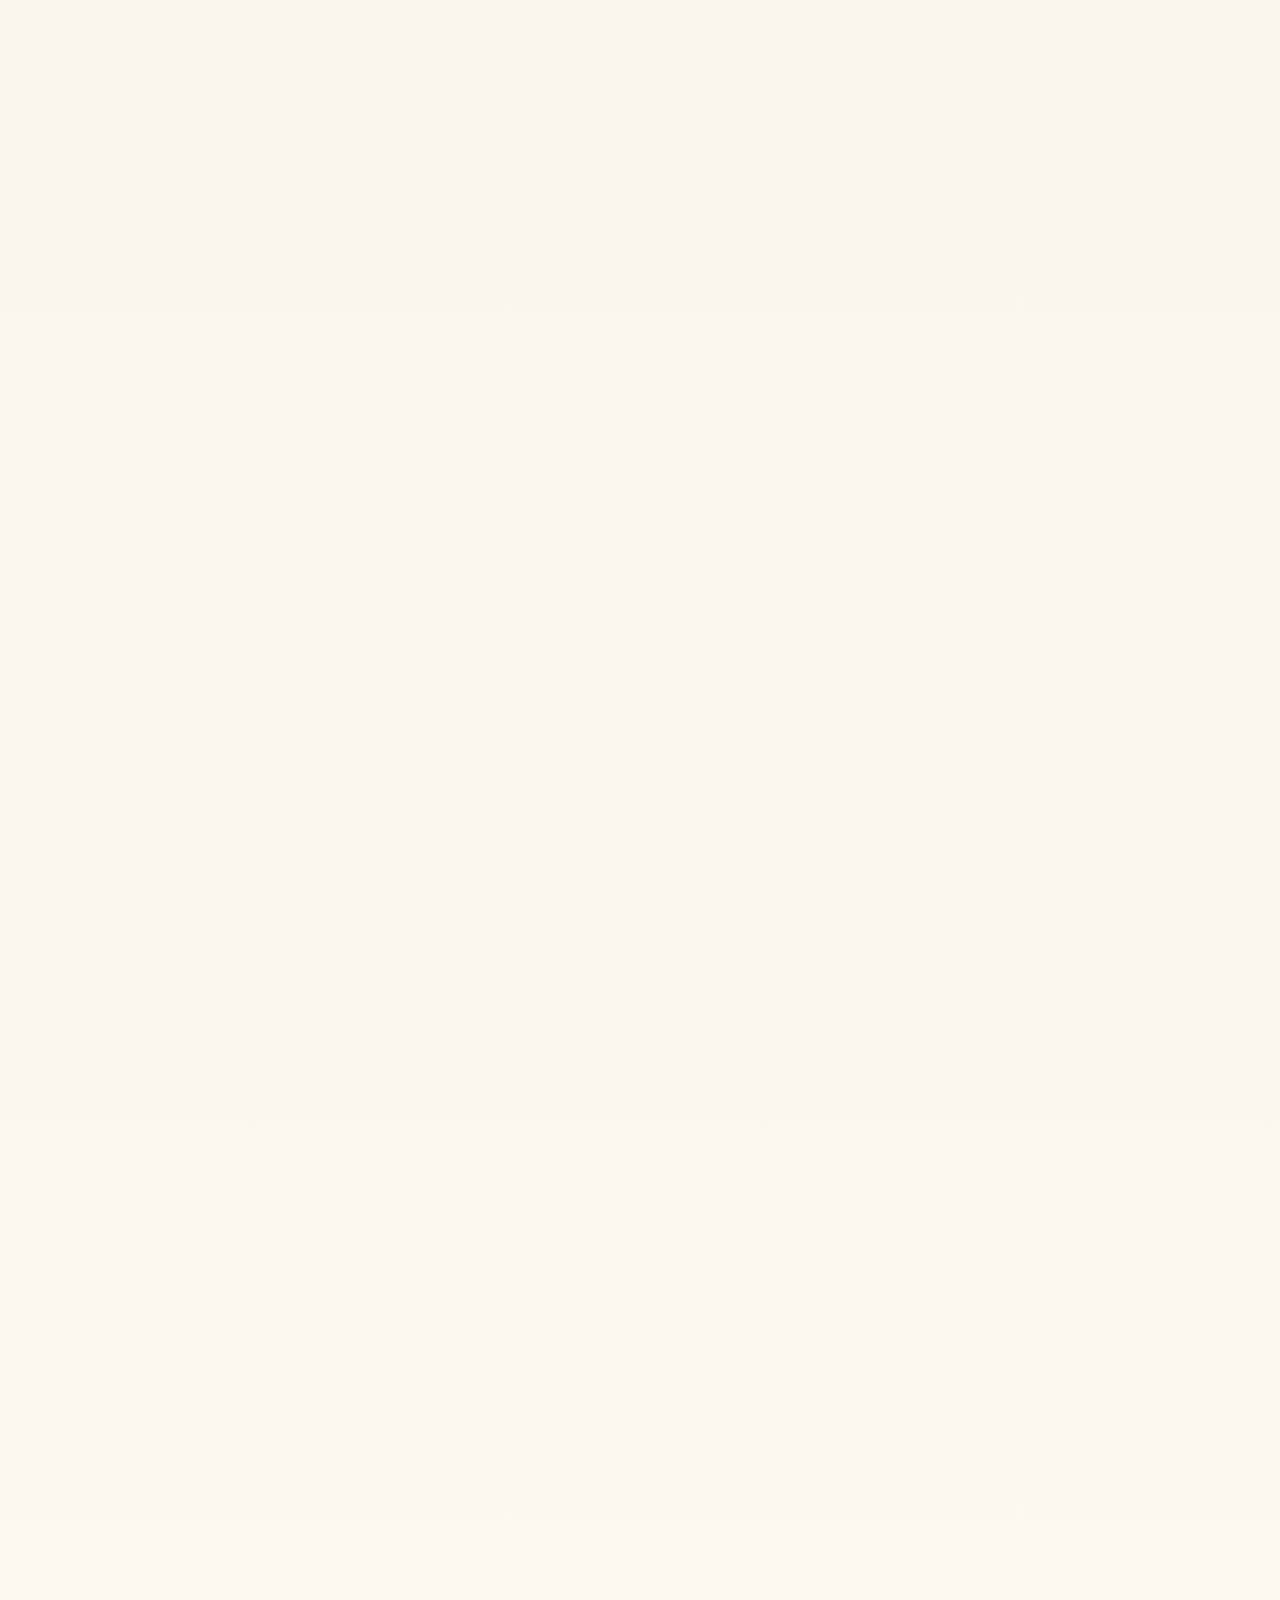
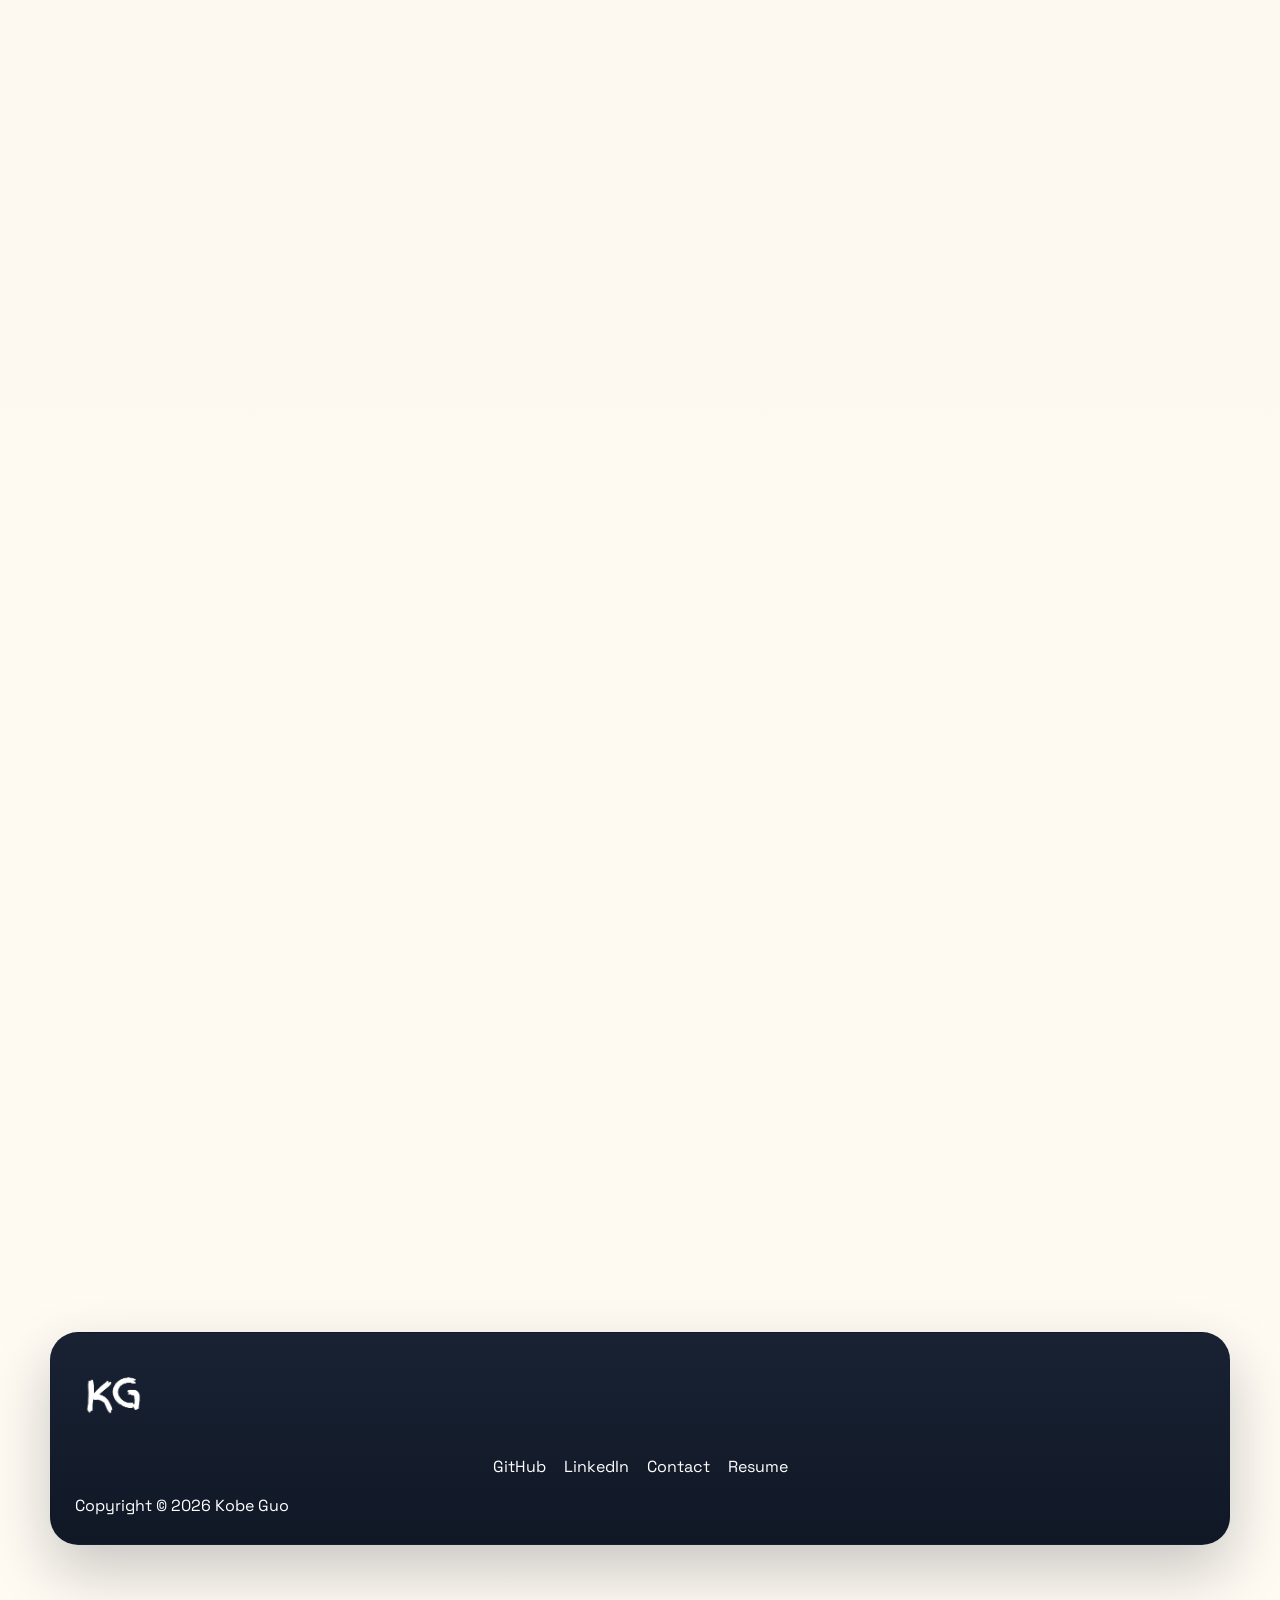
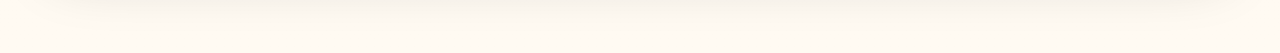
==== commit bee556b9: "Update portfolio after Capital One internship; fix contact form - Add Capital One SWE internship (ca" ====
--- a/index.html
+++ b/index.html
@@ -7,13 +7,13 @@
     <title>Kobe Guo | Software Engineer</title>
     <meta
       name="description"
-      content="Kobe Guo is a software engineer and UIUC MCS-DS student focused on machine learning, data engineering, and building reliable data-driven systems."
+      content="Kobe Guo is a software engineer and UIUC MCS-DS student, and an incoming Software Engineer at Capital One, building reliable, production-ready software."
     />
     <meta name="theme-color" content="#f6f1e8" />
     <meta property="og:title" content="Kobe Guo | Software Engineer" />
     <meta
       property="og:description"
-      content="Portfolio of Kobe Guo featuring machine learning, data engineering, automation, and software engineering projects."
+      content="Portfolio of Kobe Guo featuring backend, machine learning, automation, and full-stack projects."
     />
     <meta property="og:type" content="website" />
     <meta property="og:url" content="https://kobeguo.com/" />
@@ -29,18 +29,18 @@
     <meta name="twitter:title" content="Kobe Guo | Software Engineer" />
     <meta
       name="twitter:description"
-      content="Portfolio of Kobe Guo featuring machine learning, data engineering, automation, and software engineering projects."
+      content="Portfolio of Kobe Guo featuring backend, machine learning, automation, and full-stack projects."
     />
     <link rel="canonical" href="https://kobeguo.com/" />
     <link rel="preconnect" href="https://fonts.googleapis.com" />
     <link rel="preconnect" href="https://fonts.gstatic.com" crossorigin />
-    <link rel="stylesheet" href="style.css?v=20260424-1" />
+    <link rel="stylesheet" href="style.css?v=20261025-1" />
     <link rel="icon" href="./assets/logo.png" type="image/png" />
     <link
       href="https://unpkg.com/boxicons@2.1.4/css/boxicons.min.css"
       rel="stylesheet"
     />
-    <script defer src="index.js?v=20260419-3"></script>
+    <script defer src="index.js?v=20261025-1"></script>
     <script type="application/ld+json">
       {
         "@context": "https://schema.org",
@@ -56,8 +56,9 @@
         },
         "knowsAbout": [
           "Software Engineering",
+          "Backend Development",
           "Machine Learning",
-          "Data Engineering",
+          "Kotlin",
           "Python",
           "SQL",
           "TensorFlow",
@@ -144,7 +145,7 @@
           <div class="header__content">
             <div class="header__copy">
               <p class="header__eyebrow">
-                Software Engineer | MCS-DS @ UIUC | ML + Data Engineering
+                Software Engineer | MCS-DS @ UIUC | Incoming SWE @ Capital One
               </p>
               <h1 class="title">
                 Hey, I&apos;m <span class="orange">Kobe Guo.</span>
@@ -154,8 +155,8 @@
                 <b class="school-accent"
                   >University of Illinois Urbana-Champaign</b
                 >
-                MCS-DS student focused on machine learning, data engineering,
-                and production-ready software. I like building clean systems,
+                MCS-DS student focused on production-ready software.
+                I like building clean systems,
                 reliable workflows, and tools that solve real problems.
                 <br />
                 Here&apos;s a bit more
@@ -177,8 +178,8 @@
                 >
               </div>
               <ul class="header__pill-list" aria-label="Core strengths">
+                <li class="header__pill">Backend systems</li>
                 <li class="header__pill">Machine learning</li>
-                <li class="header__pill">Data engineering</li>
                 <li class="header__pill">Python + SQL</li>
                 <li class="header__pill">React.js</li>
               </ul>
@@ -255,11 +256,12 @@
                       <span class="hero__summary-line-text"
                         >&nbsp;&nbsp;<span class="hero__summary-key">focus</span
                         >: [
-                        <span class="hero__summary-value">&quot;ml&quot;</span>,
-                        <span class="hero__summary-value">&quot;data&quot;</span
-                        >,
                         <span class="hero__summary-value"
                           >&quot;backend&quot;</span
+                        >,
+                        <span class="hero__summary-value">&quot;ml&quot;</span>,
+                        <span class="hero__summary-value"
+                          >&quot;full-stack&quot;</span
                         >],</span
                       >
                     </span>
@@ -284,7 +286,7 @@
                         >&nbsp;&nbsp;<span class="hero__summary-key">next</span
                         >:
                         <span class="hero__summary-value"
-                          >&quot;Capital One intern, Summer 2026&quot;</span
+                          >&quot;Capital One SWE, Feb 2027&quot;</span
                         ></span
                       >
                     </span>
@@ -296,8 +298,8 @@
                     </span>
                   </div>
                   <p class="hero__summary-copy">
-                    Building a strong foundation in software engineering while
-                    growing deeper in machine learning and data systems.
+                    Building reliable, well-tested software that solves real
+                    problems, wherever it lives in the stack.
                   </p>
                   <div
                     class="hero__summary-grid"
@@ -306,15 +308,15 @@
                     <div class="hero__summary-item">
                       <p class="hero__summary-label">Now</p>
                       <p class="hero__summary-text">
-                        UIUC MCS-DS student with product and internship
-                        experience.
+                        UIUC MCS-DS student, fresh off a Software Engineer
+                        internship at Capital One.
                       </p>
                     </div>
                     <div class="hero__summary-item">
                       <p class="hero__summary-label">Next</p>
                       <p class="hero__summary-text">
-                        Incoming Software Engineer Intern at Capital One in
-                        Summer 2026.
+                        Joining Capital One as a Software Engineer in McLean,
+                        VA in February 2027.
                       </p>
                     </div>
                     <div class="hero__summary-item">
@@ -331,7 +333,7 @@
                   >
                     <span class="hero__summary-pill">Python</span>
                     <span class="hero__summary-pill">SQL</span>
-                    <span class="hero__summary-pill">TensorFlow</span>
+                    <span class="hero__summary-pill">Kotlin</span>
                     <span class="hero__summary-pill">React.js</span>
                   </div>
                 </div>
@@ -378,12 +380,12 @@
             </h3>
             <p class="modal__para" id="modal-description">
               I&apos;m a software engineer pursuing a Master of Computer Science
-              in Data Science with a growing focus on machine learning, data
-              engineering, and data-intensive software systems. My strongest
-              tools are <b class="orange">Python</b>, <b class="orange">SQL</b>,
-              <b class="orange">TensorFlow</b>,
-              <b class="orange">JavaScript</b>, <b class="orange">React.js</b>,
-              and <b class="orange">MySQL</b>.
+              in Data Science, focused on building reliable, production-ready
+              software. My strongest tools are
+              <b class="orange">Python</b>, <b class="orange">SQL</b>,
+              <b class="orange">TensorFlow</b>, <b class="orange">Kotlin</b>,
+              <b class="orange">JavaScript</b>, and
+              <b class="orange">React.js</b>.
             </p>
             <div class="modal__languages" aria-label="Technical skills">
               <figure class="modal__language">
@@ -407,11 +409,11 @@
               <figure class="modal__language">
                 <img
                   class="modal__language--img"
-                  src="./assets/skill-sql.svg"
-                  alt="SQL database icon"
+                  src="./assets/skill-postgresql.svg"
+                  alt="PostgreSQL logo"
                   loading="lazy"
                 />
-                <span class="language__name">SQL</span>
+                <span class="language__name">PostgreSQL</span>
               </figure>
               <figure class="modal__language">
                 <img
@@ -434,11 +436,11 @@
               <figure class="modal__language">
                 <img
                   class="modal__language--img"
-                  src="./assets/skill-mysql.svg"
-                  alt="MySQL logo"
+                  src="./assets/skill-kotlin.svg"
+                  alt="Kotlin logo"
                   loading="lazy"
                 />
-                <span class="language__name">MySQL</span>
+                <span class="language__name">Kotlin</span>
               </figure>
             </div>
           </div>
@@ -456,8 +458,8 @@
               Let&apos;s have a chat.
             </h2>
             <p class="modal__sub-title modal__sub-title--contact">
-              I&apos;m currently open to software engineering, machine learning,
-              and data-focused opportunities.
+              I&apos;m always happy to talk software engineering, new projects,
+              or collaboration.
             </p>
             <p class="contact__direct">
               Prefer email?
@@ -471,7 +473,7 @@
                 <input
                   class="input"
                   id="contact-name"
-                  name="user_name"
+                  name="name"
                   type="text"
                   autocomplete="name"
                   required
@@ -484,7 +486,7 @@
                 <input
                   class="input"
                   id="contact-email"
-                  name="user_email"
+                  name="email"
                   type="email"
                   autocomplete="email"
                   required
@@ -501,6 +503,14 @@
                   required
                 ></textarea>
               </div>
+              <input
+                class="form__honeypot"
+                name="_honey"
+                type="text"
+                tabindex="-1"
+                autocomplete="off"
+                aria-hidden="true"
+              />
               <button id="contact__submit" class="form__submit" type="submit">
                 Send it my way
               </button>
@@ -590,9 +600,9 @@
                 Experience that backs up the portfolio.
               </h2>
               <p class="section__lead">
-                A mix of incoming internship work, production engineering, and
-                client-facing development that shows both technical depth and
-                real-world execution.
+                A mix of industry internships, a full-time role ahead at
+                Capital One, and client-facing development that shows both
+                technical depth and real-world execution.
               </p>
             </div>
 
@@ -609,7 +619,33 @@
                 </div>
                 <div class="experience__card-top">
                   <span class="experience__eyebrow">Upcoming</span>
-                  <span class="experience__badge">Summer 2026</span>
+                  <span class="experience__badge">Full-time</span>
+                </div>
+                <h3 class="experience__title">Capital One</h3>
+                <p class="experience__role">Software Engineer</p>
+                <div class="experience__meta">
+                  <span>Starting February 2027</span>
+                  <span class="experience__separator" aria-hidden="true"></span>
+                  <span>McLean, VA</span>
+                </div>
+                <p class="experience__description">
+                  Returning to Capital One full-time as a Software Engineer after
+                  my Summer 2026 internship.
+                </p>
+              </article>
+
+              <article class="experience__card">
+                <div class="experience__brand">
+                  <div class="experience__logo-wrap">
+                    <img
+                      src="./assets/Capital-One-Logo.png"
+                      alt="Capital One logo"
+                      class="experience__logo"
+                    />
+                  </div>
+                </div>
+                <div class="experience__card-top">
+                  <span class="experience__eyebrow">Internship</span>
                 </div>
                 <h3 class="experience__title">Capital One</h3>
                 <p class="experience__role">Software Engineer Intern</p>
@@ -619,9 +655,10 @@
                   <span>McLean, VA</span>
                 </div>
                 <p class="experience__description">
-                  Incoming Software Engineer Intern for Summer 2026, where
-                  I&apos;ll be learning how large-scale production systems are
-                  built, tested, and operated in a real engineering environment.
+                  Built a feature across the Capital One Android and iOS apps
+                  that lets customers print a physical card from card kiosks at
+                  25+ Capital One Caf&eacute;s, using Kotlin, Jetpack Compose,
+                  and Android Studio.
                 </p>
               </article>
 
@@ -695,8 +732,8 @@
                 Projects that show how I think, build, and ship.
               </h2>
               <p class="section__lead">
-                A mix of machine learning, automation, data-oriented software,
-                and selected production projects with a bias for clean execution
+                A mix of backend systems, machine learning, automation, and
+                full-stack projects with a bias for clean execution
                 and measurable outcomes.
               </p>
             </div>
@@ -1076,7 +1113,7 @@
                     </p>
                     <p class="project__description--para">
                       Rebuilt this portfolio as a static site with accessible
-                      modals, responsive project cards, dark mode, EmailJS
+                      modals, responsive project cards, dark mode, serverless
                       contact handling, and GitHub Pages deployment.
                     </p>
                     <div class="project__description--links">
--- a/style.css
+++ b/style.css
@@ -917,6 +917,14 @@
   margin-bottom: 16px;
 }
 
+.form__honeypot {
+  position: absolute;
+  left: -9999px;
+  width: 1px;
+  height: 1px;
+  opacity: 0;
+}
+
 .form__submit {
   margin-top: 4px;
   min-height: 52px;
@@ -941,6 +949,12 @@
 
 .contact__status.is-error {
   color: #ffc4b0;
+}
+
+.contact__status-link {
+  color: inherit;
+  font-weight: 700;
+  text-decoration: underline;
 }
 
 .modal__overlay {
